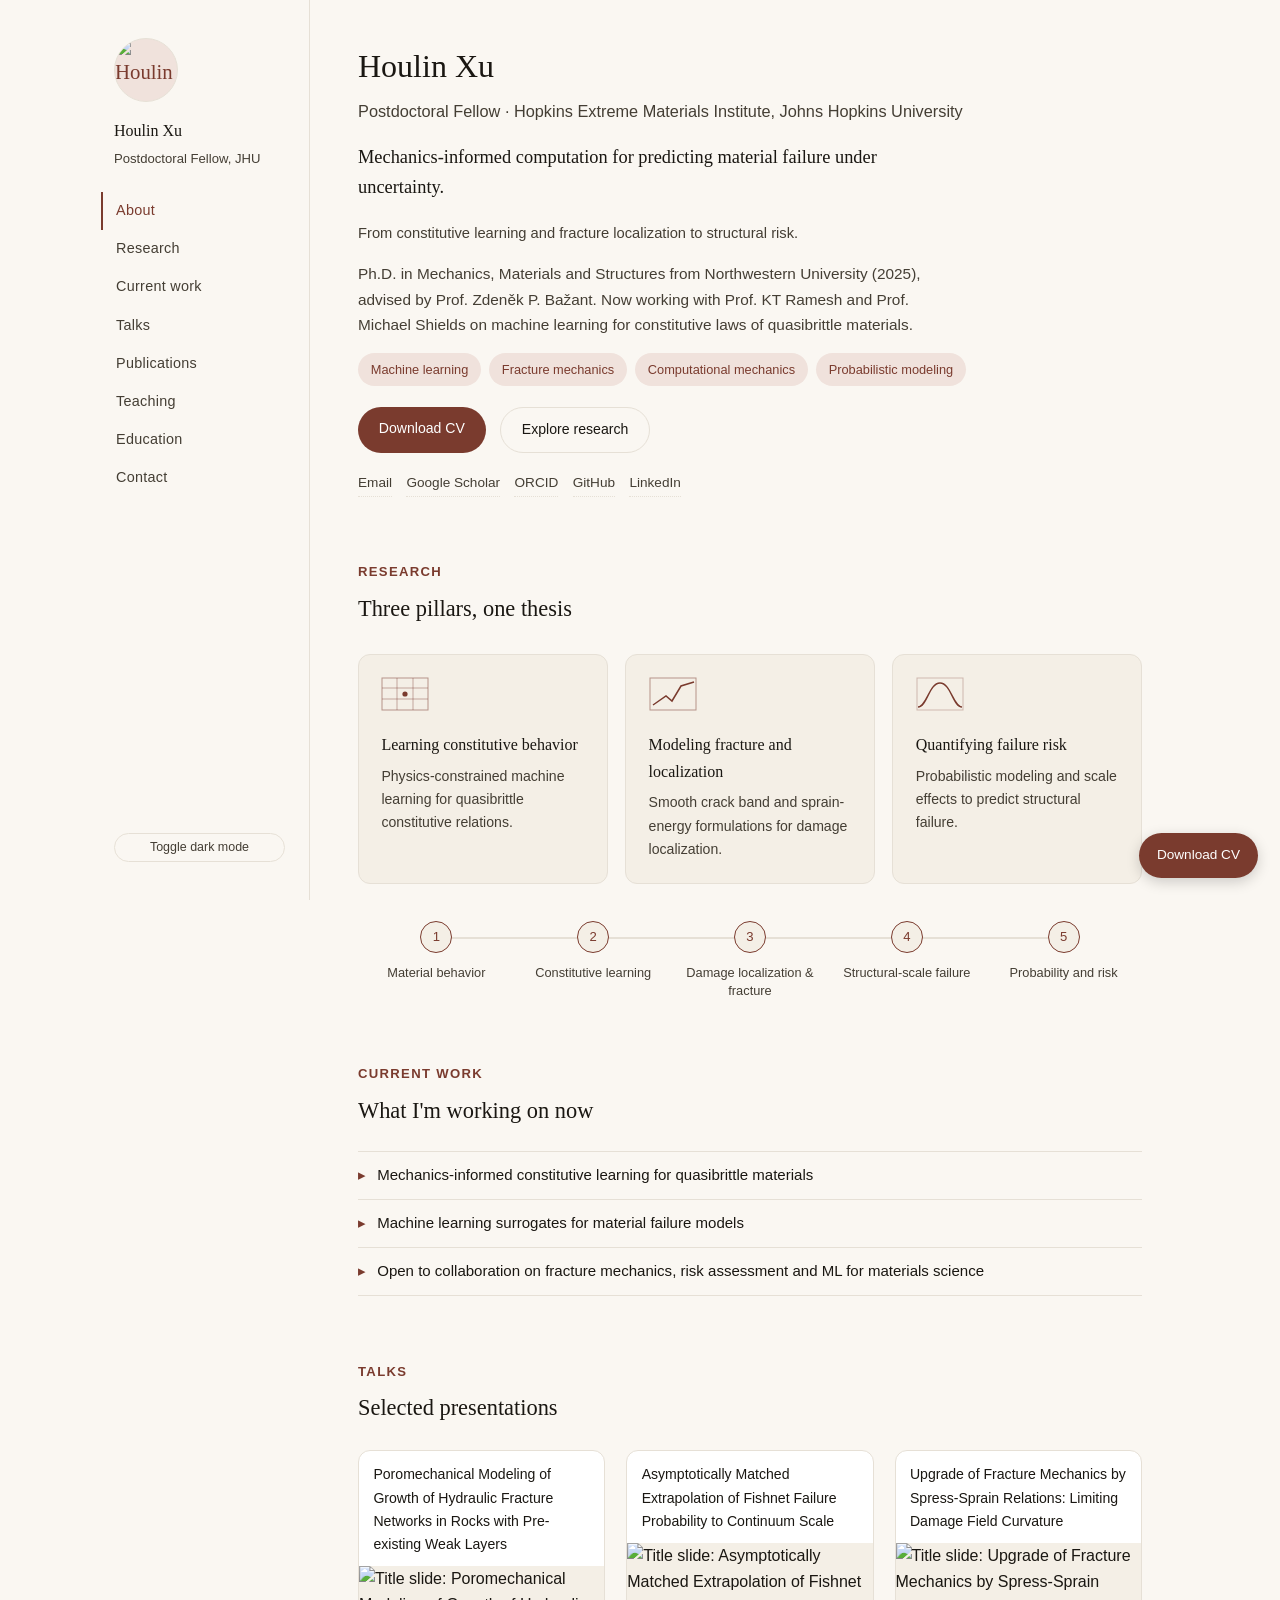
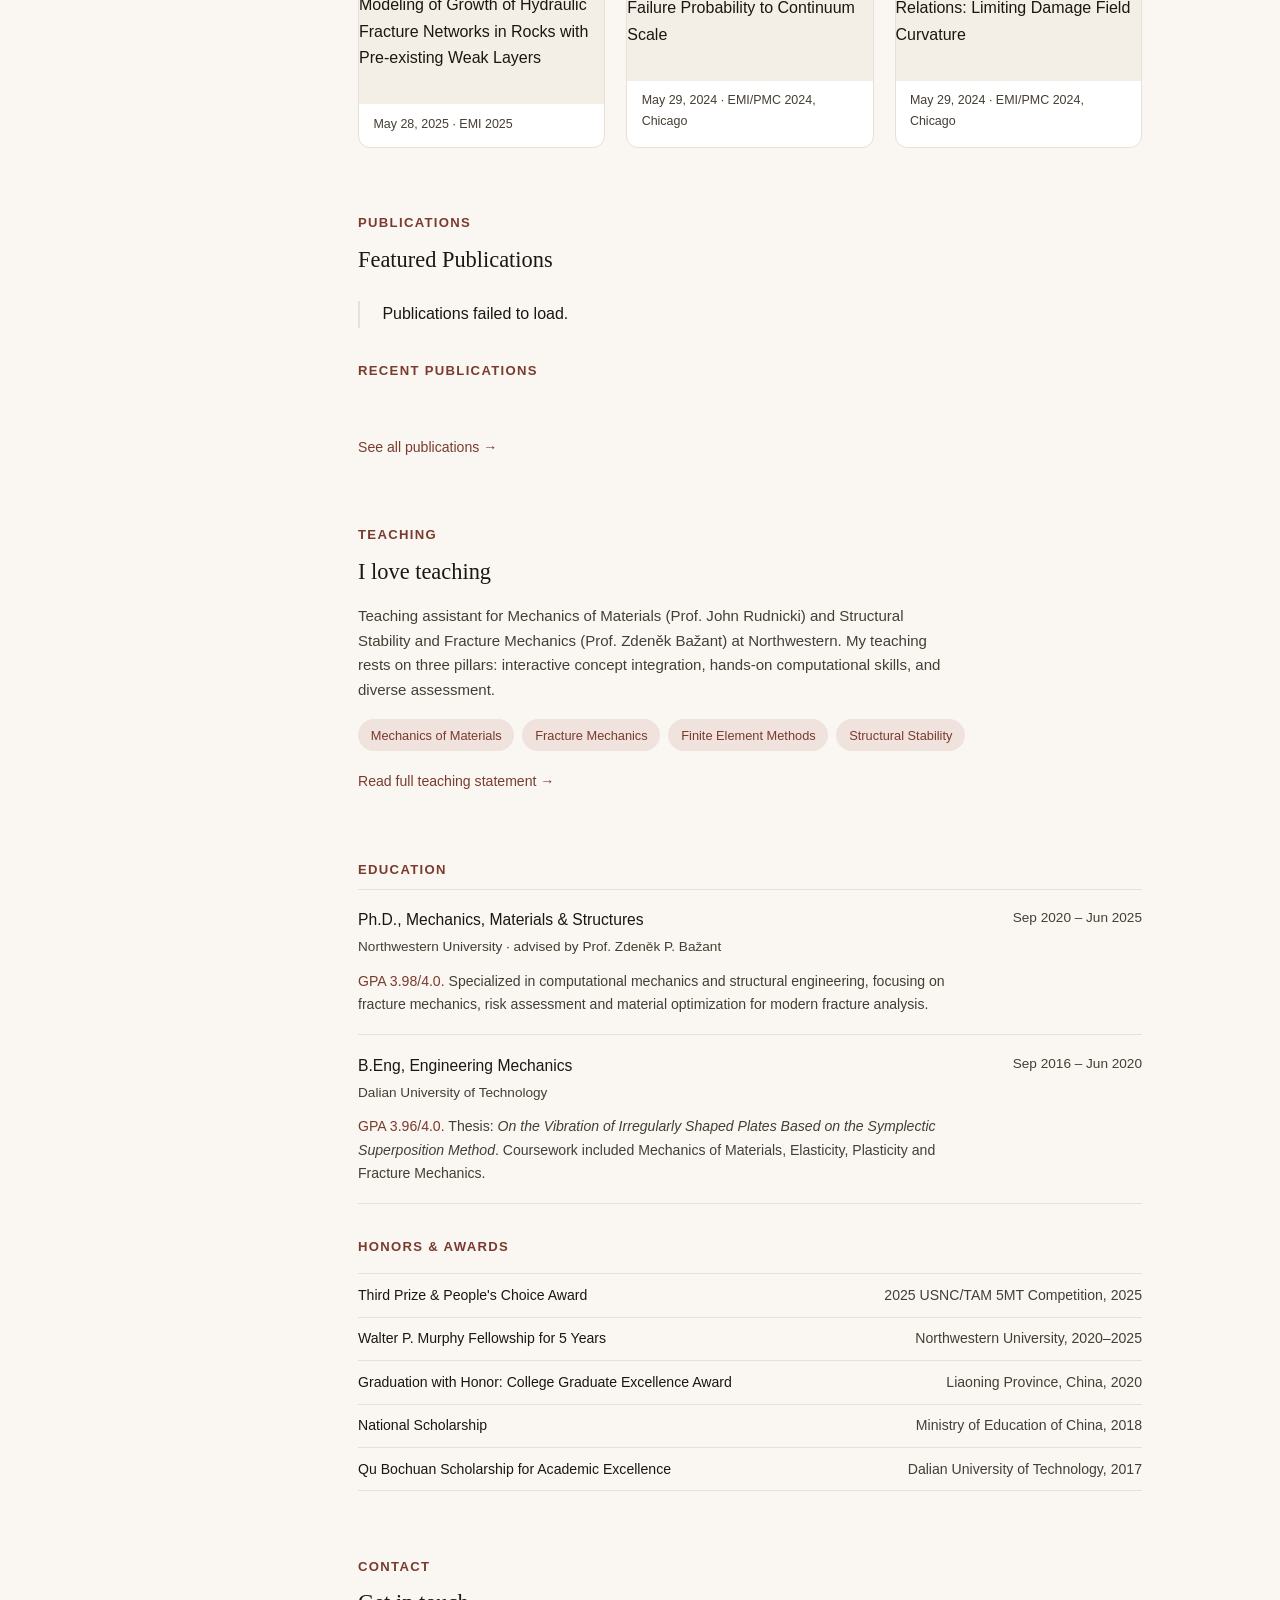
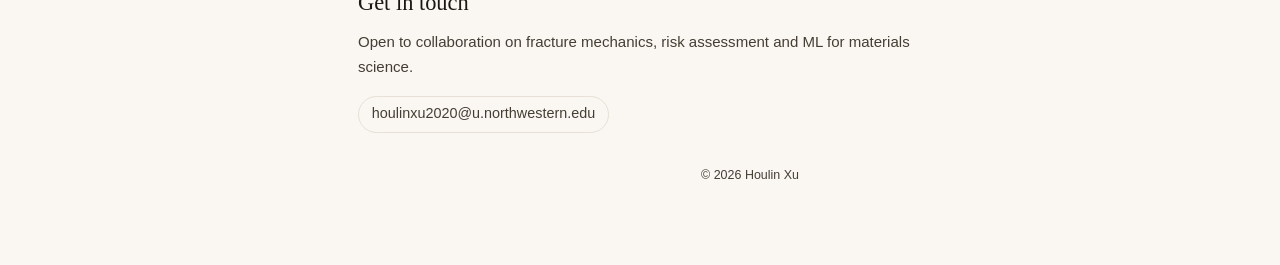
==== site/index.html @ a68583e5 "Switch Talks section to compact thumbnail cards Replaces the always-visible full-height PDF iframes " ====
<!DOCTYPE html>
<html lang="en">
<head>
<meta charset="UTF-8">
<meta name="viewport" content="width=device-width, initial-scale=1.0">
<meta name="description" content="Houlin Xu, Postdoctoral Fellow at Johns Hopkins University. Mechanics-informed computation for predicting material failure under uncertainty.">
<title>Houlin Xu</title>
<link rel="icon" href="data:image/svg+xml,%3Csvg xmlns='http://www.w3.org/2000/svg' viewBox='0 0 32 32'%3E%3Crect width='32' height='32' rx='6' fill='%237a3b2e'/%3E%3Ctext x='16' y='22' font-family='Georgia,serif' font-size='16' fill='%23faf7f2' text-anchor='middle'%3EHX%3C/text%3E%3C/svg%3E">
<link rel="stylesheet" href="/assets/css/pdf-modal.css">
<style>
  /* ============================================================
     DESIGN TOKENS
     Layout: sticky side nav, single-page scroll (from concept 1).
     Palette: restrained, warm off-white + one accent color,
     with a dark mode variant (also from concept 1).
     Content: research positioning, three pillars, research map,
     and case-study style publications (from concept 2).
     ============================================================ */
  :root{
    --bg: #faf7f2;            /* warm off-white page background */
    --bg-card: #ffffff;
    --bg-card-alt: #f4efe6;   /* slightly deeper card, for pillar tiles */
    --ink: #1a1712;
    --ink-soft: #443e34;      /* darkened for readability, was too pale */
    --accent: #7a3b2e;        /* single accent: brick red, calm and serious */
    --accent-soft: #f0e2dc;
    --line: #e6e0d6;
    --radius: 12px;
    --serif: Georgia, 'Times New Roman', serif;
    --sans: -apple-system, BlinkMacSystemFont, 'Segoe UI', Helvetica, Arial, sans-serif;
  }
  [data-theme="dark"]{
    --bg: #1b1a17;
    --bg-card: #26241f;
    --bg-card-alt: #2d2a23;
    --ink: #f8f5ee;
    --ink-soft: #d3cabb;      /* brightened for readability, was too dim on dark bg */
    --accent: #e0a08c;
    --accent-soft: #3a2b26;
    --line: #3a372f;
  }
  *{box-sizing:border-box;}
  body{
    margin:0; background:var(--bg); color:var(--ink);
    font-family:var(--sans); line-height:1.65; scroll-behavior:smooth;
    transition:background .2s, color .2s;
  }
  h1,h2,h3{font-family:var(--serif); font-weight:500; margin:0;}
  a{color:var(--accent); text-decoration:none;}
  a:hover{text-decoration:underline;}
  .kicker{font-size:.82rem; font-weight:600; letter-spacing:.1em; text-transform:uppercase; color:var(--accent); margin-bottom:.5rem;}

  /* ============================================================
     LAYOUT: fixed side nav + scrolling content, single page
     ============================================================ */
  .shell{display:grid; grid-template-columns:220px 1fr; max-width:1100px; margin:0 auto;}
  .nav-toggle{ display:none; }
  .sidenav{
    position:sticky; top:0; height:100vh; padding:2.4rem 1.5rem;
    border-right:1px solid var(--line); display:flex; flex-direction:column; justify-content:space-between;
  }
  .sidenav nav a{
    display:block; padding:.45rem 0 .45rem .8rem; margin-left:-.8rem; color:var(--ink-soft); font-size:.9rem;
    letter-spacing:.02em; border-left:2px solid transparent; transition:border-color .15s, color .15s;
  }
  .sidenav nav a.active, .sidenav nav a:hover{ color:var(--accent); text-decoration:none; }
  .sidenav nav a.active{ border-left-color:var(--accent); }
  .avatar{
    width:64px; height:64px; border-radius:50%; background:var(--accent-soft);
    display:flex; align-items:center; justify-content:center; font-family:var(--serif); font-size:1.3rem; color:var(--accent);
    margin-bottom:1rem; object-fit:cover; border:1px solid var(--line);
  }
  .theme-toggle{
    border:1px solid var(--line); background:none; color:var(--ink-soft); padding:.4rem .7rem;
    border-radius:999px; cursor:pointer; font-size:.78rem;
  }
  .theme-toggle:hover{ border-color:var(--accent); color:var(--accent); }
  /* mobile overrides must come after the base .sidenav rules above so they
     actually win the cascade at narrow widths (equal specificity, source order) */
  @media (max-width:800px){
    .shell{grid-template-columns:1fr;}
    .sidenav{
      position:sticky; top:0; height:auto; border-right:none; border-bottom:1px solid var(--line);
      flex-direction:row; align-items:center; justify-content:space-between; padding:.7rem 1.2rem;
      background:var(--bg); z-index:20;
    }
    .sidenav-top{ display:flex; align-items:center; gap:.8rem; flex:1; position:relative; }
    .sidenav .brand{ display:flex; align-items:center; gap:.6rem; flex-shrink:0; }
    .sidenav .avatar{ width:32px; height:32px; font-size:.85rem; margin:0; }
    .sidenav .brand-text{ display:none; }
    .nav-toggle{
      display:flex; flex-direction:column; justify-content:center; gap:4px;
      width:32px; height:32px; margin-left:auto; border:none; background:none; cursor:pointer; padding:0; flex-shrink:0;
    }
    .nav-toggle span{ display:block; width:100%; height:2px; background:var(--ink); border-radius:2px; }
    .sidenav nav{
      display:none; flex-direction:column; position:absolute; top:100%; left:-1.2rem; right:-1.2rem;
      background:var(--bg); border-bottom:1px solid var(--line); box-shadow:0 8px 16px rgba(0,0,0,.12);
      padding:.4rem 1.2rem 1rem;
    }
    .sidenav nav.open{ display:flex; }
    .sidenav nav a{ padding:.6rem 0; white-space:nowrap; margin-left:0; border-left:none !important; }
    .sidenav nav a.active{ border-left:none !important; text-decoration:underline; }
    .theme-toggle{ flex-shrink:0; }
  }

  main{padding:2.5rem 3rem 4rem;}
  section{padding-top:3.2rem; scroll-margin-top:1.2rem;}
  section:first-of-type{padding-top:0;}

  /* ============================================================
     ABOUT: identity + research positioning statement together,
     kept compact so the full CV still fits on one page.
     ============================================================ */
  h1.name{font-size:2rem;}
  .role{color:var(--ink-soft); margin-top:.3rem; font-size:1.02rem;}
  .thesis{ font-size:1.15rem; margin-top:1.1rem; font-family:var(--serif); max-width:600px; }
  .thesis-sub{ color:var(--ink-soft); font-size:.92rem; margin-top:.4rem; }

  .cta-row{ display:flex; gap:.9rem; margin-top:1.3rem; flex-wrap:wrap; }
  .btn{ padding:.65rem 1.3rem; border-radius:999px; font-size:.88rem; }
  .btn-primary{ background:var(--accent); color:#fff; }
  .btn-primary:hover{ text-decoration:none; opacity:.9; }
  .btn-ghost{ border:1px solid var(--line); color:var(--ink); }
  .btn-ghost:hover{ text-decoration:none; border-color:var(--accent); color:var(--accent); }

  .cv-float{
    position:fixed; right:1.4rem; bottom:1.4rem; background:var(--accent); color:#fff;
    padding:.7rem 1.1rem; border-radius:999px; font-size:.85rem; box-shadow:0 4px 14px rgba(0,0,0,.18);
    z-index:20;
  }
  .cv-float:hover{ text-decoration:none; opacity:.92; }

  .social-row{ display:flex; flex-wrap:wrap; gap:.9rem; margin-top:1.2rem; font-size:.85rem; }
  .social-row a{ color:var(--ink-soft); border-bottom:1px dotted var(--line); padding-bottom:2px; }
  .social-row a:hover{ color:var(--accent); text-decoration:none; border-color:var(--accent); }

  .tags{ display:flex; flex-wrap:wrap; gap:.5rem; margin-top:1rem; }
  .tag{ background:var(--accent-soft); color:var(--accent); font-size:.8rem; padding:.35rem .8rem; border-radius:999px; }

  /* ============================================================
     THREE PILLARS: single accent color throughout, restrained
     ============================================================ */
  .pillars{ display:grid; grid-template-columns:repeat(3,1fr); gap:1.1rem; margin-top:1.6rem; }
  @media (max-width:700px){ .pillars{ grid-template-columns:1fr; } }
  .pillar{
    background:var(--bg-card-alt); border:1px solid var(--line); border-radius:var(--radius);
    padding:1.4rem; transition:transform .18s ease, box-shadow .18s ease, border-color .18s ease;
  }
  /* hover lift: the card rises slightly and gains a soft shadow, a common
     "hover elevate" micro-interaction that signals the card is interactive */
  .pillar:hover{
    transform:translateY(-4px);
    box-shadow:0 10px 24px var(--shadow-soft, rgba(0,0,0,.08));
    border-color:var(--accent);
  }
  [data-theme="dark"] .pillar:hover{ box-shadow:0 10px 24px rgba(0,0,0,.35); }
  .pillar h3{ font-size:1rem; margin-bottom:.4rem; }
  .pillar p{ font-size:.88rem; color:var(--ink-soft); margin:0; }
  .pillar svg{ margin-bottom:.8rem; }

  /* research map: numbered stepper connected by a thin line, instead of
     pill-shaped nodes wrapping onto multiple lines */
  .research-map{ display:flex; margin-top:2.3rem; }
  .rm-step{
    flex:1; position:relative; display:flex; flex-direction:column;
    align-items:center; text-align:center; padding:0 .5rem;
  }
  .rm-step:not(:last-child)::after{
    content:''; position:absolute; top:16px; left:50%; width:100%; height:1.5px; background:var(--line);
  }
  .rm-dot{
    width:32px; height:32px; border-radius:50%; flex-shrink:0; position:relative; z-index:1;
    background:var(--bg-card-alt); border:1.5px solid var(--accent); color:var(--accent);
    display:flex; align-items:center; justify-content:center; font-size:.82rem; font-weight:500;
  }
  .rm-label{ margin-top:.7rem; font-size:.8rem; color:var(--ink-soft); line-height:1.35; }
  @media (max-width:700px){
    .research-map{ flex-direction:column; }
    .rm-step{ flex-direction:row; align-items:center; text-align:left; padding:.5rem 0; }
    .rm-step:not(:last-child)::after{ top:32px; left:16px; width:1.5px; height:calc(100% + .5rem); }
    .rm-label{ margin-top:0; margin-left:.9rem; }
  }

  /* current research */
  .current-list{ list-style:none; padding:0; margin:1.3rem 0 0; }
  .current-list li{ padding:.7rem 0; border-top:1px solid var(--line); font-size:.94rem; display:flex; gap:.7rem; }
  .current-list li:last-child{ border-bottom:1px solid var(--line); }
  .current-list li::before{ content:'▸'; color:var(--accent); flex-shrink:0; }

  /* education: degree blocks with advisor, GPA and focus, plus an awards list */
  .edu-block{ border-top:1px solid var(--line); padding:1.1rem 0; }
  .edu-block:last-of-type{ border-bottom:1px solid var(--line); }
  .edu-head{ display:flex; justify-content:space-between; gap:1rem; flex-wrap:wrap; }
  .edu-degree{ font-size:.98rem; }
  .edu-inst{ font-size:.85rem; color:var(--ink-soft); margin-top:.2rem; }
  .edu-date{ font-size:.85rem; color:var(--ink-soft); white-space:nowrap; }
  .edu-summary{ font-size:.88rem; color:var(--ink-soft); margin:.7rem 0 0; max-width:600px; }
  .edu-summary .gpa{ color:var(--accent); }

  .award-list{ list-style:none; padding:0; margin:1rem 0 0; }
  .award-list li{
    padding:.6rem 0; border-top:1px solid var(--line); font-size:.88rem;
    display:flex; justify-content:space-between; gap:1rem; flex-wrap:wrap; color:var(--ink-soft);
  }
  .award-list li:last-child{ border-bottom:1px solid var(--line); }
  .award-title{ color:var(--ink); }
  .award-meta{ white-space:nowrap; }

  /* talks: conference slide decks, shown as compact cards with a static
     first-slide thumbnail as the "front page". Clicking a card opens the
     full deck in the shared PDF modal (assets/js/pdf-modal.js) via its
     "pdf-link" convention, same as paper PDFs. */
  .talk-grid{ display:grid; grid-template-columns:repeat(auto-fill, minmax(230px, 1fr)); gap:1.3rem; margin-top:1.4rem; }
  .talk-card{
    display:block; color:inherit; text-decoration:none; border:1px solid var(--line); border-radius:var(--radius);
    overflow:hidden; background:var(--bg-card); transition:transform .18s ease, box-shadow .18s ease, border-color .18s ease;
  }
  .talk-card:hover{ transform:translateY(-3px); border-color:var(--accent); box-shadow:0 8px 20px rgba(0,0,0,.08); text-decoration:none; }
  [data-theme="dark"] .talk-card:hover{ box-shadow:0 8px 20px rgba(0,0,0,.35); }
  .talk-card-title{ font-size:.88rem; font-weight:500; padding:.8rem .9rem .6rem; }
  .talk-thumb{ width:100%; aspect-ratio:16/9; object-fit:cover; display:block; background:var(--bg-card-alt); }
  .talk-card-meta{ font-size:.78rem; color:var(--ink-soft); padding:.6rem .9rem .8rem; }

  /* publications as case studies, kept in a timeline rail */
  .timeline{ position:relative; margin-top:1.4rem; padding-left:1.4rem; border-left:2px solid var(--line); }
  .tl-item{
    position:relative; padding:.2rem 1rem 1.8rem .2rem; border-radius:var(--radius);
    transition:transform .18s ease, box-shadow .18s ease, background .18s ease;
  }
  .tl-item::before{
    content:''; position:absolute; left:-1.53rem; top:.5rem; width:9px; height:9px; border-radius:50%;
    background:var(--accent);
  }
  /* same hover-lift used on the pillar cards, applied here for consistency */
  .tl-item:hover{
    transform:translateY(-3px); background:var(--bg-card-alt);
    box-shadow:0 8px 20px rgba(0,0,0,.08);
  }
  [data-theme="dark"] .tl-item:hover{ box-shadow:0 8px 20px rgba(0,0,0,.35); }
  .tl-meta{ font-size:.8rem; color:var(--ink-soft); margin-bottom:.4rem; }
  .tl-meta .tl-venue{ color:var(--accent); font-weight:500; }
  .tl-title{ font-size:1rem; margin-bottom:.6rem; }
  .tl-row{ font-size:.88rem; color:var(--ink-soft); margin-bottom:.3rem; }
  .tl-row b{ color:var(--ink); font-weight:500; }
  .tl-links{ margin-top:.5rem; font-size:.82rem; display:flex; gap:.9rem; }

  /* the meta/title/narrative block links to the paper's DOI, so it inherits
     the surrounding text color instead of turning blue/underlined like a link.
     Kept separate from the actions row below so a "Read PDF" link can sit
     next to it without nesting an <a> inside another <a>. */
  .tl-card-link{ display:block; color:inherit; text-decoration:none; }
  .tl-card-link:hover{ text-decoration:none; }

  /* figure thumbnail next to each case study: a fixed white "plate" so
     the technical plots stay legible even in dark mode */
  .tl-content{ display:grid; grid-template-columns:150px 1fr; gap:1.3rem; align-items:start; }
  .tl-thumb{
    width:100%; aspect-ratio:4/3; object-fit:contain; background:#ffffff;
    border:1px solid var(--line); border-radius:calc(var(--radius) - 4px); padding:.4rem;
  }
  @media (max-width:600px){
    .tl-content{ grid-template-columns:1fr; }
    .tl-thumb{ max-width:220px; }
  }

  /* full publications list, plain and scannable, below the 3 case studies */
  .pub-list{ margin-top:2.2rem; }
  .pub-item{
    padding:.9rem .8rem; margin:0 -.8rem; border-top:1px solid var(--line); font-size:.9rem;
    border-radius:var(--radius); transition:transform .18s ease, box-shadow .18s ease, background .18s ease;
  }
  .pub-item:last-child{ border-bottom:1px solid var(--line); }
  .pub-item:hover{
    transform:translateY(-3px); background:var(--bg-card-alt);
    box-shadow:0 8px 20px rgba(0,0,0,.08); border-top-color:transparent;
  }
  [data-theme="dark"] .pub-item:hover{ box-shadow:0 8px 20px rgba(0,0,0,.35); }
  .pub-item .pub-authors{ color:var(--ink-soft); }
  .pub-item .pub-venue{ font-style:italic; color:var(--ink-soft); }
  .pub-item .pub-cite{ font-size:.8rem; margin-left:.6rem; }

  .contact-row{ display:flex; flex-wrap:wrap; gap:1rem; margin-top:1rem; font-size:.9rem; }
  .contact-row a{ color:var(--ink-soft); border:1px solid var(--line); padding:.35rem .8rem; border-radius:999px; }
  .contact-row a:hover{ color:var(--accent); border-color:var(--accent); text-decoration:none; }

  footer{ text-align:center; color:var(--ink-soft); font-size:.78rem; padding:2rem 0 1rem; }
</style>
</head>
<body>

<div class="shell">

  <!-- ============ sticky side nav, highlights current section on scroll ============ -->
  <aside class="sidenav">
    <div class="sidenav-top">
      <div class="brand">
        <img class="avatar" src="/assets/images/avatar.jpg" alt="Houlin Xu">
        <div class="brand-text">
          <h3 style="font-size:1rem;">Houlin Xu</h3>
          <p style="color:var(--ink-soft); font-size:.82rem; margin:.2rem 0 1.4rem;">Postdoctoral Fellow, JHU</p>
        </div>
      </div>
      <button class="nav-toggle" aria-label="Toggle navigation menu" aria-expanded="false" aria-controls="nav" onclick="toggleNav()">
        <span></span><span></span><span></span>
      </button>
      <nav id="nav">
        <a href="#about">About</a>
        <a href="#research">Research</a>
        <a href="#current">Current work</a>
        <a href="#talks">Talks</a>
        <a href="#publications">Publications</a>
        <a href="#teaching">Teaching</a>
        <a href="#education">Education</a>
        <a href="#contact">Contact</a>
      </nav>
    </div>
    <button class="theme-toggle" onclick="toggleTheme()">Toggle dark mode</button>
  </aside>

  <main>

    <!-- ============ ABOUT: identity + positioning statement, still compact ============ -->
    <section id="about">
      <h1 class="name">Houlin Xu</h1>
      <p class="role">Postdoctoral Fellow · Hopkins Extreme Materials Institute, Johns Hopkins University</p>

      <p class="thesis">Mechanics-informed computation for predicting material failure under uncertainty.</p>
      <p class="thesis-sub">From constitutive learning and fracture localization to structural risk.</p>

      <p style="max-width:600px; margin-top:1rem; font-size:.96rem; color:var(--ink-soft);">
        Ph.D. in Mechanics, Materials and Structures from Northwestern University (2025), advised by
        Prof. Zdeněk P. Bažant. Now working with Prof. KT Ramesh and Prof. Michael Shields on machine
        learning for constitutive laws of quasibrittle materials.
      </p>

      <div class="tags">
        <span class="tag">Machine learning</span>
        <span class="tag">Fracture mechanics</span>
        <span class="tag">Computational mechanics</span>
        <span class="tag">Probabilistic modeling</span>
      </div>

      <div class="cta-row">
        <a class="btn btn-primary" href="/assets/resume.pdf">Download CV</a>
        <a class="btn btn-ghost" href="#research">Explore research</a>
      </div>

      <div class="social-row">
        <a href="mailto:houlinxu2020@u.northwestern.edu">Email</a>
        <a href="https://scholar.google.com/citations?user=PWBDtOkAAAAJ&hl=en">Google Scholar</a>
        <a href="https://orcid.org/0000-0001-8262-0294">ORCID</a>
        <a href="https://github.com/Houlin2018">GitHub</a>
        <a href="https://www.linkedin.com/in/houlinxu">LinkedIn</a>
      </div>
    </section>

    <!-- ============ RESEARCH: three pillars + research map ============ -->
    <section id="research">
      <p class="kicker">Research</p>
      <h2 style="font-size:1.4rem;">Three pillars, one thesis</h2>

      <div class="pillars">
        <div class="pillar">
          <svg width="48" height="34" viewBox="0 0 48 34">
            <rect x="1" y="1" width="46" height="32" fill="none" stroke="var(--accent)" stroke-opacity=".5"/>
            <line x1="1" y1="11" x2="47" y2="11" stroke="var(--accent)" stroke-opacity=".4"/>
            <line x1="1" y1="22" x2="47" y2="22" stroke="var(--accent)" stroke-opacity=".4"/>
            <line x1="16" y1="1" x2="16" y2="33" stroke="var(--accent)" stroke-opacity=".4"/>
            <line x1="32" y1="1" x2="32" y2="33" stroke="var(--accent)" stroke-opacity=".4"/>
            <circle cx="24" cy="17" r="2.6" fill="var(--accent)"/>
          </svg>
          <h3>Learning constitutive behavior</h3>
          <p>Physics-constrained machine learning for quasibrittle constitutive relations.</p>
        </div>
        <div class="pillar">
          <svg width="48" height="34" viewBox="0 0 48 34">
            <rect x="1" y="1" width="46" height="32" fill="none" stroke="var(--accent)" stroke-opacity=".5"/>
            <path d="M4,28 L17,19 L23,24 L32,9 L45,5" fill="none" stroke="var(--accent)" stroke-width="1.5"/>
          </svg>
          <h3>Modeling fracture and localization</h3>
          <p>Smooth crack band and sprain-energy formulations for damage localization.</p>
        </div>
        <div class="pillar">
          <svg width="48" height="34" viewBox="0 0 48 34">
            <rect x="1" y="1" width="46" height="32" fill="none" stroke="var(--accent)" stroke-opacity=".3"/>
            <path d="M2,30 C11,30 13,6 24,6 C35,6 37,30 46,30" fill="none" stroke="var(--accent)" stroke-width="1.5"/>
          </svg>
          <h3>Quantifying failure risk</h3>
          <p>Probabilistic modeling and scale effects to predict structural failure.</p>
        </div>
      </div>

      <div class="research-map">
        <div class="rm-step"><div class="rm-dot">1</div><div class="rm-label">Material behavior</div></div>
        <div class="rm-step"><div class="rm-dot">2</div><div class="rm-label">Constitutive learning</div></div>
        <div class="rm-step"><div class="rm-dot">3</div><div class="rm-label">Damage localization &amp; fracture</div></div>
        <div class="rm-step"><div class="rm-dot">4</div><div class="rm-label">Structural-scale failure</div></div>
        <div class="rm-step"><div class="rm-dot">5</div><div class="rm-label">Probability and risk</div></div>
      </div>
    </section>

    <!-- ============ CURRENT WORK ============ -->
    <section id="current">
      <p class="kicker">Current work</p>
      <h2 style="font-size:1.4rem;">What I'm working on now</h2>
      <ul class="current-list">
        <li>Mechanics-informed constitutive learning for quasibrittle materials</li>
        <li>Machine learning surrogates for material failure models</li>
        <li>Open to collaboration on fracture mechanics, risk assessment and ML for materials science</li>
      </ul>
    </section>

    <!-- ============ TALKS: conference presentation slides, as compact cards.
         Hand-written for now (only a few talks). Each card is a single <a
         class="pdf-link"> (from pdf-modal.js) showing a static first-slide
         thumbnail (assets/images/talks/) as the "front page"; clicking it
         opens the full deck (assets/slides/) in the same in-page PDF viewer
         used for papers. If videos get added later, they can live in this
         same grid as additional .talk-card tiles pointing at a video embed
         instead of a PDF. ============ -->
    <section id="talks">
      <p class="kicker">Talks</p>
      <h2 style="font-size:1.4rem;">Selected presentations</h2>

      <div class="talk-grid">
        <a class="talk-card pdf-link" data-pdf="/assets/slides/emi2025-hydraulic-fracture.pdf" href="/assets/slides/emi2025-hydraulic-fracture.pdf">
          <div class="talk-card-title">Poromechanical Modeling of Growth of Hydraulic Fracture Networks in Rocks with Pre-existing Weak Layers</div>
          <img class="talk-thumb" src="/assets/images/talks/emi2025-hydraulic-fracture.png" alt="Title slide: Poromechanical Modeling of Growth of Hydraulic Fracture Networks in Rocks with Pre-existing Weak Layers">
          <div class="talk-card-meta">May 28, 2025 &middot; EMI 2025</div>
        </a>

        <a class="talk-card pdf-link" data-pdf="/assets/slides/emi2024-fishnet.pdf" href="/assets/slides/emi2024-fishnet.pdf">
          <div class="talk-card-title">Asymptotically Matched Extrapolation of Fishnet Failure Probability to Continuum Scale</div>
          <img class="talk-thumb" src="/assets/images/talks/emi2024-fishnet.png" alt="Title slide: Asymptotically Matched Extrapolation of Fishnet Failure Probability to Continuum Scale">
          <div class="talk-card-meta">May 29, 2024 &middot; EMI/PMC 2024, Chicago</div>
        </a>

        <a class="talk-card pdf-link" data-pdf="/assets/slides/emi2024-slcbm.pdf" href="/assets/slides/emi2024-slcbm.pdf">
          <div class="talk-card-title">Upgrade of Fracture Mechanics by Spress-Sprain Relations: Limiting Damage Field Curvature</div>
          <img class="talk-thumb" src="/assets/images/talks/emi2024-slcbm.png" alt="Title slide: Upgrade of Fracture Mechanics by Spress-Sprain Relations: Limiting Damage Field Curvature">
          <div class="talk-card-meta">May 29, 2024 &middot; EMI/PMC 2024, Chicago</div>
        </a>
      </div>
    </section>

    <!-- ============ PUBLICATIONS: case-study framing, timeline layout ============ -->
    <section id="publications">
      <p class="kicker">Publications</p>
      <h2 style="font-size:1.4rem;">Featured Publications</h2>

      <!-- Filled in by JS from publications.json (see script at bottom of page).
           To add a future paper: run tools/add_publication.py on its .bib file --
           it appends to publications.json and drops the cite file here, and this
           list (and the full Publications page) update automatically. Marking a
           paper "featured" with a case-study write-up is still a manual edit to
           publications.json (image + narrative fields), since that needs a human
           summary the .bib file doesn't contain. -->
      <div class="timeline" id="featured-timeline"></div>

      <p class="kicker" style="margin-top:2rem;">Recent publications</p>
      <div class="pub-list" id="recent-pub-list"></div>
      <a href="/pages/publications.html" style="font-size:.88rem; display:inline-block; margin-top:1.2rem;">See all publications →</a>
    </section>

    <!-- ============ TEACHING: short teaser, full statement lives on its own page ============ -->
    <section id="teaching">
      <p class="kicker">Teaching</p>
      <h2 style="font-size:1.4rem;">I love teaching</h2>
      <p style="max-width:600px; margin-top:.8rem; font-size:.94rem; color:var(--ink-soft);">
        Teaching assistant for Mechanics of Materials (Prof. John Rudnicki) and Structural Stability
        and Fracture Mechanics (Prof. Zdeněk Bažant) at Northwestern. My teaching rests on three
        pillars: interactive concept integration, hands-on computational skills, and diverse assessment.
      </p>
      <div class="tags">
        <span class="tag">Mechanics of Materials</span>
        <span class="tag">Fracture Mechanics</span>
        <span class="tag">Finite Element Methods</span>
        <span class="tag">Structural Stability</span>
      </div>
      <a href="/pages/teaching.html" style="font-size:.88rem; display:inline-block; margin-top:1.2rem;">Read full teaching statement →</a>
    </section>

    <section id="education">
      <p class="kicker">Education</p>

      <div class="edu-block">
        <div class="edu-head">
          <div>
            <div class="edu-degree">Ph.D., Mechanics, Materials &amp; Structures</div>
            <div class="edu-inst">Northwestern University &middot; advised by Prof. Zdeněk P. Bažant</div>
          </div>
          <div class="edu-date">Sep 2020 – Jun 2025</div>
        </div>
        <p class="edu-summary">
          <span class="gpa">GPA 3.98/4.0.</span> Specialized in computational mechanics and structural
          engineering, focusing on fracture mechanics, risk assessment and material optimization for
          modern fracture analysis.
        </p>
      </div>

      <div class="edu-block">
        <div class="edu-head">
          <div>
            <div class="edu-degree">B.Eng, Engineering Mechanics</div>
            <div class="edu-inst">Dalian University of Technology</div>
          </div>
          <div class="edu-date">Sep 2016 – Jun 2020</div>
        </div>
        <p class="edu-summary">
          <span class="gpa">GPA 3.96/4.0.</span> Thesis: <i>On the Vibration of Irregularly Shaped
          Plates Based on the Symplectic Superposition Method</i>. Coursework included Mechanics of
          Materials, Elasticity, Plasticity and Fracture Mechanics.
        </p>
      </div>

      <p class="kicker" style="margin-top:2rem;">Honors &amp; awards</p>
      <ul class="award-list">
        <li><span class="award-title">Third Prize &amp; People's Choice Award</span><span class="award-meta">2025 USNC/TAM 5MT Competition, 2025</span></li>
        <li><span class="award-title">Walter P. Murphy Fellowship for 5 Years</span><span class="award-meta">Northwestern University, 2020–2025</span></li>
        <li><span class="award-title">Graduation with Honor: College Graduate Excellence Award</span><span class="award-meta">Liaoning Province, China, 2020</span></li>
        <li><span class="award-title">National Scholarship</span><span class="award-meta">Ministry of Education of China, 2018</span></li>
        <li><span class="award-title">Qu Bochuan Scholarship for Academic Excellence</span><span class="award-meta">Dalian University of Technology, 2017</span></li>
      </ul>
    </section>

    <!-- ============ CONTACT ============ -->
    <section id="contact">
      <p class="kicker">Contact</p>
      <h2 style="font-size:1.4rem;">Get in touch</h2>
      <p style="color:var(--ink-soft); max-width:560px; margin-top:.5rem; font-size:.94rem;">
        Open to collaboration on fracture mechanics, risk assessment and ML for materials science.
      </p>
      <div class="contact-row">
        <a href="mailto:houlinxu2020@u.northwestern.edu">houlinxu2020@u.northwestern.edu</a>
      </div>
    </section>

    <footer>&copy; <span id="year"></span> Houlin Xu</footer>
  </main>
</div>

<a class="cv-float" href="/assets/resume.pdf">Download CV</a>

<script>
  // highlight the current section link as the user scrolls
  const links = document.querySelectorAll('#nav a');
  const sections = document.querySelectorAll('main section');
  window.addEventListener('scroll', () => {
    let current = '';
    sections.forEach(s => { if (window.scrollY >= s.offsetTop - 120) current = s.id; });
    links.forEach(l => l.classList.toggle('active', l.getAttribute('href') === '#' + current));
  });

  // mobile hamburger menu: toggle the dropdown, and close it after a link is tapped
  const navToggle = document.querySelector('.nav-toggle');
  const navEl = document.getElementById('nav');
  function toggleNav(){
    const open = navEl.classList.toggle('open');
    navToggle.setAttribute('aria-expanded', open);
  }
  links.forEach(l => l.addEventListener('click', () => {
    navEl.classList.remove('open');
    navToggle.setAttribute('aria-expanded', 'false');
  }));

  // dark / light toggle, in-memory only (no localStorage, per-session)
  let dark = false;
  function toggleTheme(){
    dark = !dark;
    document.documentElement.setAttribute('data-theme', dark ? 'dark' : 'light');
  }

  // fill in the current year in the footer automatically
  document.getElementById('year').textContent = new Date().getFullYear();
</script>

<!-- ============================================================
     PUBLICATIONS RENDERER
     Single source of truth is publications.json. This page reads it,
     picks the papers marked "featured": true for the case-study
     timeline (with their narrative + image), and the most recent
     papers overall for the "Recent publications" list underneath.
     Adding a new paper (see tools/add_publication.py) never requires
     touching this HTML -- it just needs a new entry in the JSON.
     ============================================================ -->
<script>
  // simple HTML-escaping helper, since titles/authors come from data
  function escapeHtml(str){
    const div = document.createElement('div');
    div.textContent = str == null ? '' : str;
    return div.innerHTML;
  }

  function byDateDesc(a, b){
    return new Date(b.date || 0) - new Date(a.date || 0);
  }

  function renderFeatured(pubs){
    const featured = pubs.filter(p => p.featured).sort(byDateDesc);
    const el = document.getElementById('featured-timeline');
    el.innerHTML = featured.map(p => `
      <div class="tl-item">
        <div class="tl-content">
          <img class="tl-thumb" src="${p.image}" alt="${escapeHtml(p.imageAlt || p.title)}">
          <div class="tl-body">
            <a class="tl-card-link" href="${p.doi || '#'}" target="_blank" rel="noopener">
              <div class="tl-meta"><span class="tl-date">${p.year}</span> <span class="tl-venue">${escapeHtml(p.venueShort || p.venue)}</span></div>
              <div class="tl-title">${escapeHtml(p.title)}</div>
              ${p.narrative ? `
              <div class="tl-row"><b>Problem —</b> ${escapeHtml(p.narrative.problem)}</div>
              <div class="tl-row"><b>Introduced —</b> ${escapeHtml(p.narrative.introduced)}</div>
              <div class="tl-row"><b>Why it matters —</b> ${escapeHtml(p.narrative.whyItMatters)}</div>` : ''}
            </a>
            <div class="tl-links">
              ${p.doi ? `<a href="${p.doi}" target="_blank" rel="noopener">View paper (DOI) →</a>` : ''}
              ${p.pdf ? `<a class="pdf-link" data-pdf="${p.pdf}" href="${p.pdf}">Read PDF →</a>` : ''}
            </div>
          </div>
        </div>
      </div>
    `).join('');
  }

  function renderRecent(pubs, limit = 4){
    const recent = pubs
      .filter(p => p.type !== 'preparation')
      .sort(byDateDesc)
      .slice(0, limit);
    const el = document.getElementById('recent-pub-list');
    el.innerHTML = recent.map(p => {
      const titleHtml = p.doi
        ? `<a href="${p.doi}">${escapeHtml(p.title)}</a>`
        : escapeHtml(p.title);
      const links = [];
      if (p.cite) links.push(`<a class="pub-cite" href="${p.cite}">Cite</a>`);
      if (p.doi) links.push(`<a class="pub-cite" href="${p.doi}">DOI</a>`);
      if (p.pdf) links.push(`<a class="pub-cite pdf-link" data-pdf="${p.pdf}" href="${p.pdf}">PDF</a>`);
      return `
        <div class="pub-item">
          <span class="pub-authors">${escapeHtml(p.authors.join(', '))}</span> (${p.year}).
          ${titleHtml}.
          <span class="pub-venue">${escapeHtml(p.venue)}</span>.
          ${links.join(' ')}
        </div>`;
    }).join('');
  }

  fetch('/data/publications.json')
    .then(res => res.json())
    .then(pubs => {
      renderFeatured(pubs);
      renderRecent(pubs);
    })
    .catch(err => {
      console.error('Could not load publications.json', err);
      document.getElementById('featured-timeline').textContent = 'Publications failed to load.';
    });
</script>

<script src="/assets/js/pdf-modal.js"></script>

</body>
</html>
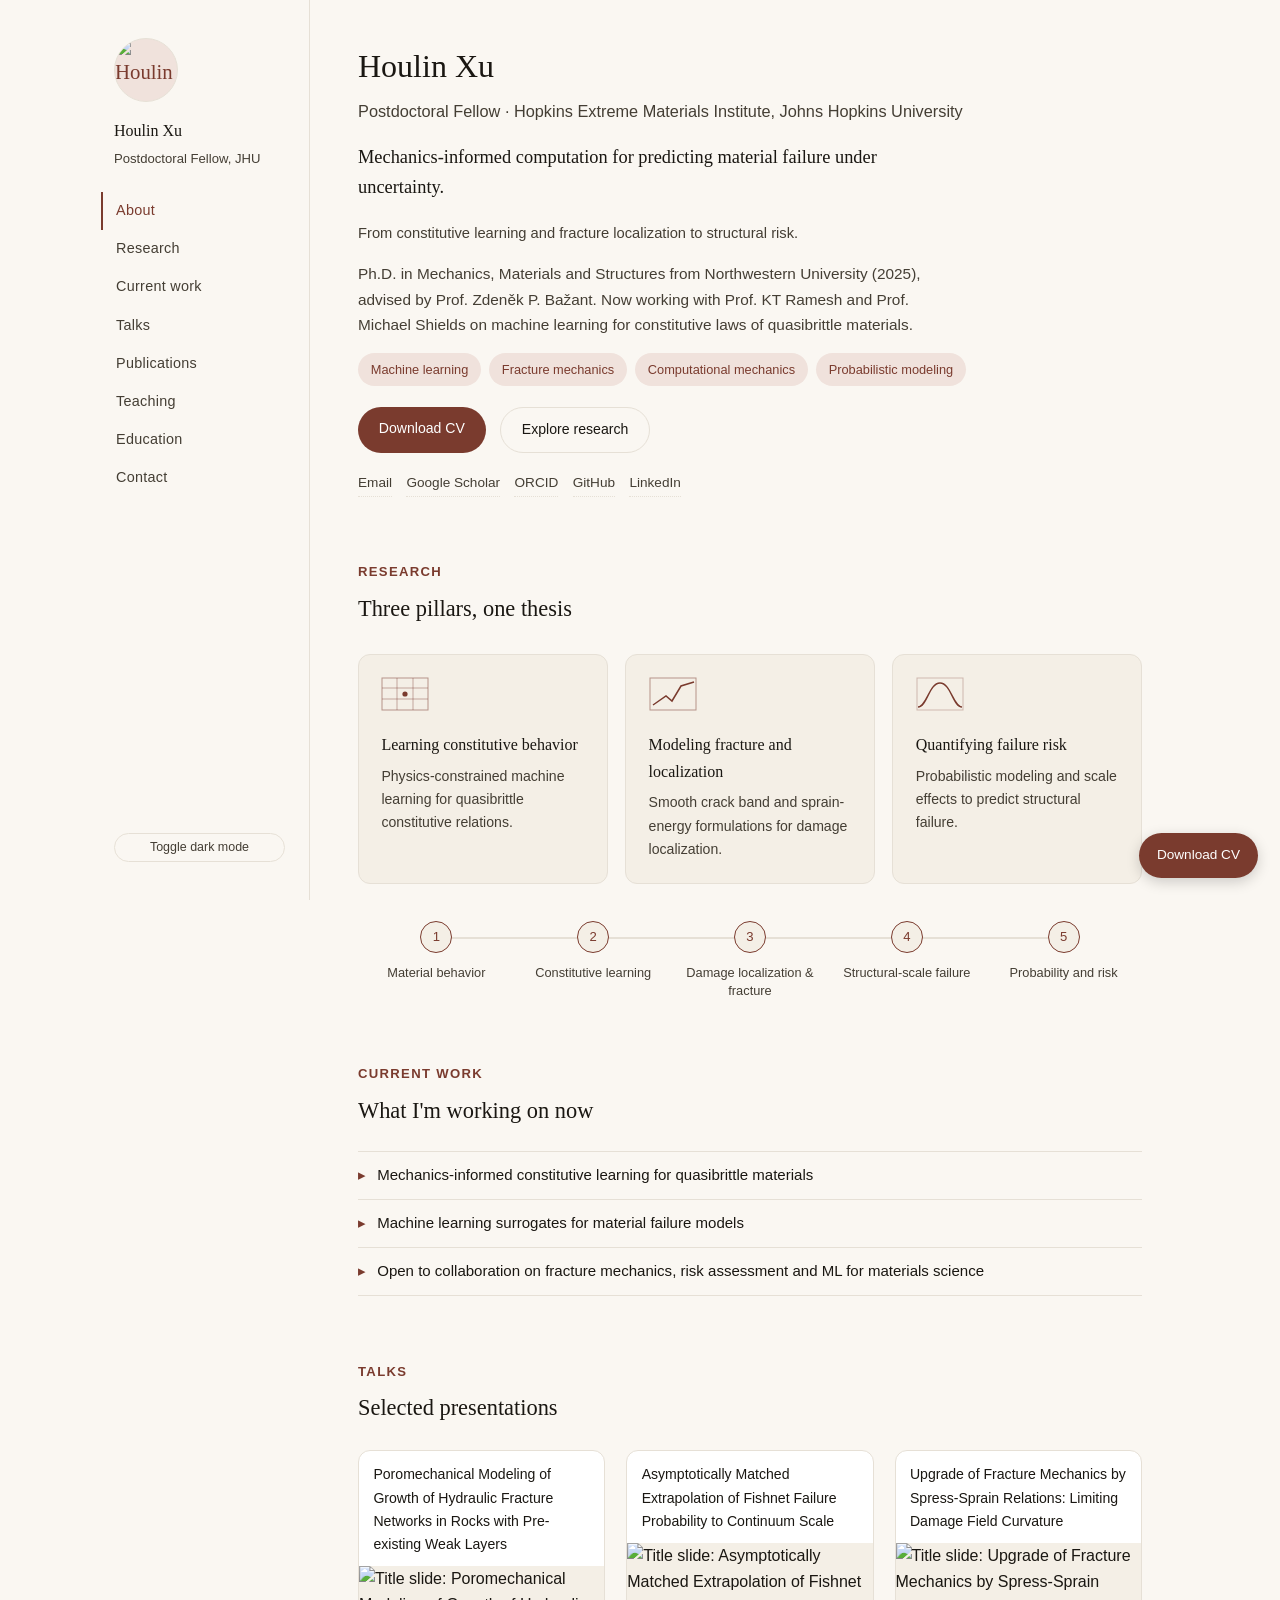
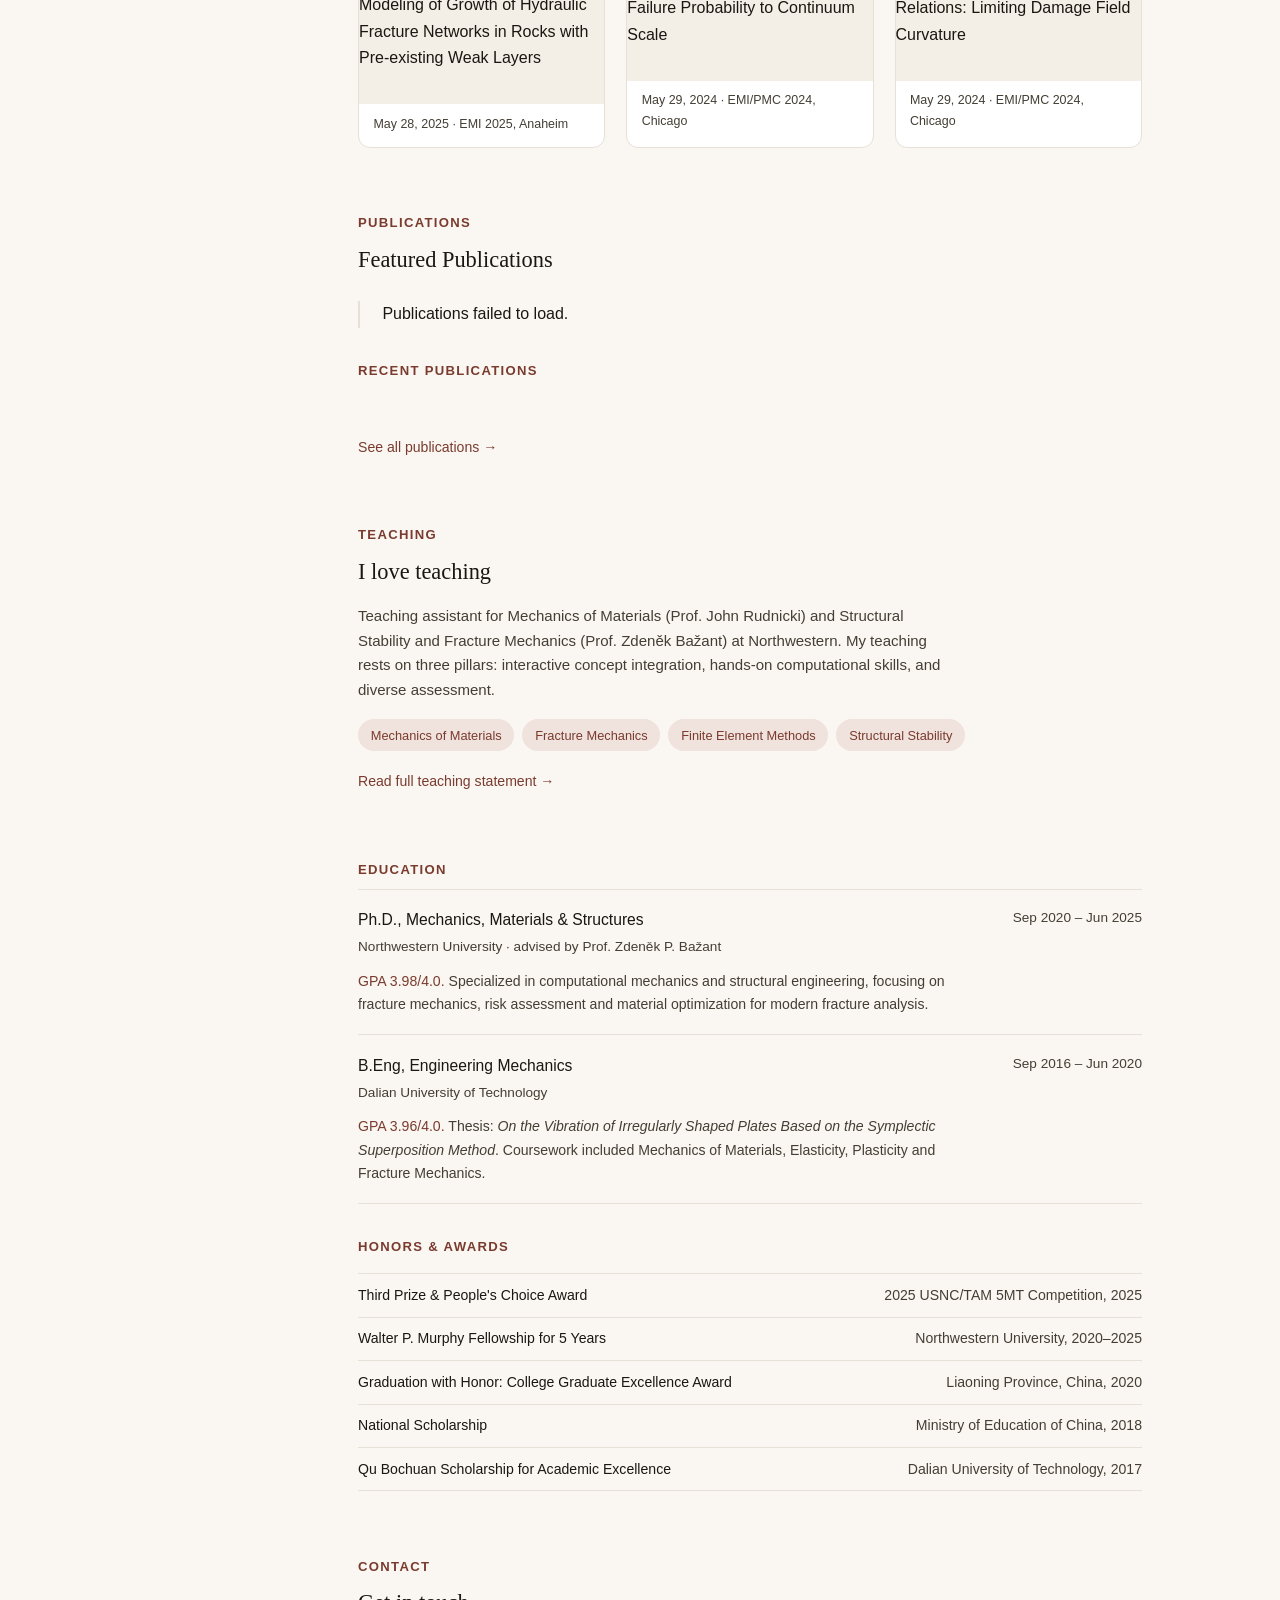
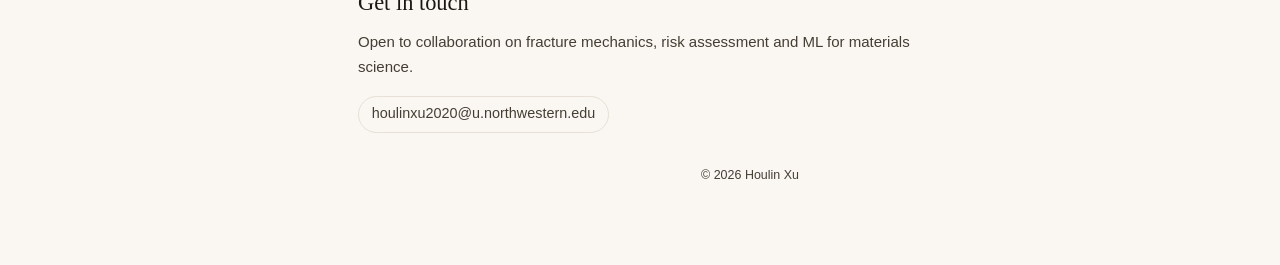
==== commit 4ee5a6f2: "Fix EMI 2025 talk location to Anaheim, CA" ====
--- a/site/index.html
+++ b/site/index.html
@@ -427,7 +427,7 @@
         <a class="talk-card pdf-link" data-pdf="/assets/slides/emi2025-hydraulic-fracture.pdf" href="/assets/slides/emi2025-hydraulic-fracture.pdf">
           <div class="talk-card-title">Poromechanical Modeling of Growth of Hydraulic Fracture Networks in Rocks with Pre-existing Weak Layers</div>
           <img class="talk-thumb" src="/assets/images/talks/emi2025-hydraulic-fracture.png" alt="Title slide: Poromechanical Modeling of Growth of Hydraulic Fracture Networks in Rocks with Pre-existing Weak Layers">
-          <div class="talk-card-meta">May 28, 2025 &middot; EMI 2025</div>
+          <div class="talk-card-meta">May 28, 2025 &middot; EMI 2025, Anaheim</div>
         </a>
 
         <a class="talk-card pdf-link" data-pdf="/assets/slides/emi2024-fishnet.pdf" href="/assets/slides/emi2024-fishnet.pdf">
@@ -660,5 +660,7 @@
 
 <script src="/assets/js/pdf-modal.js"></script>
 
+<!-- Cloudflare Web Analytics --><script type='module' src='https://static.cloudflareinsights.com/beacon.min.js' data-cf-beacon='{"token": "8d1ecc5662a549c7b78618cc7936a0af"}'></script><!-- End Cloudflare Web Analytics -->
+
 </body>
 </html>
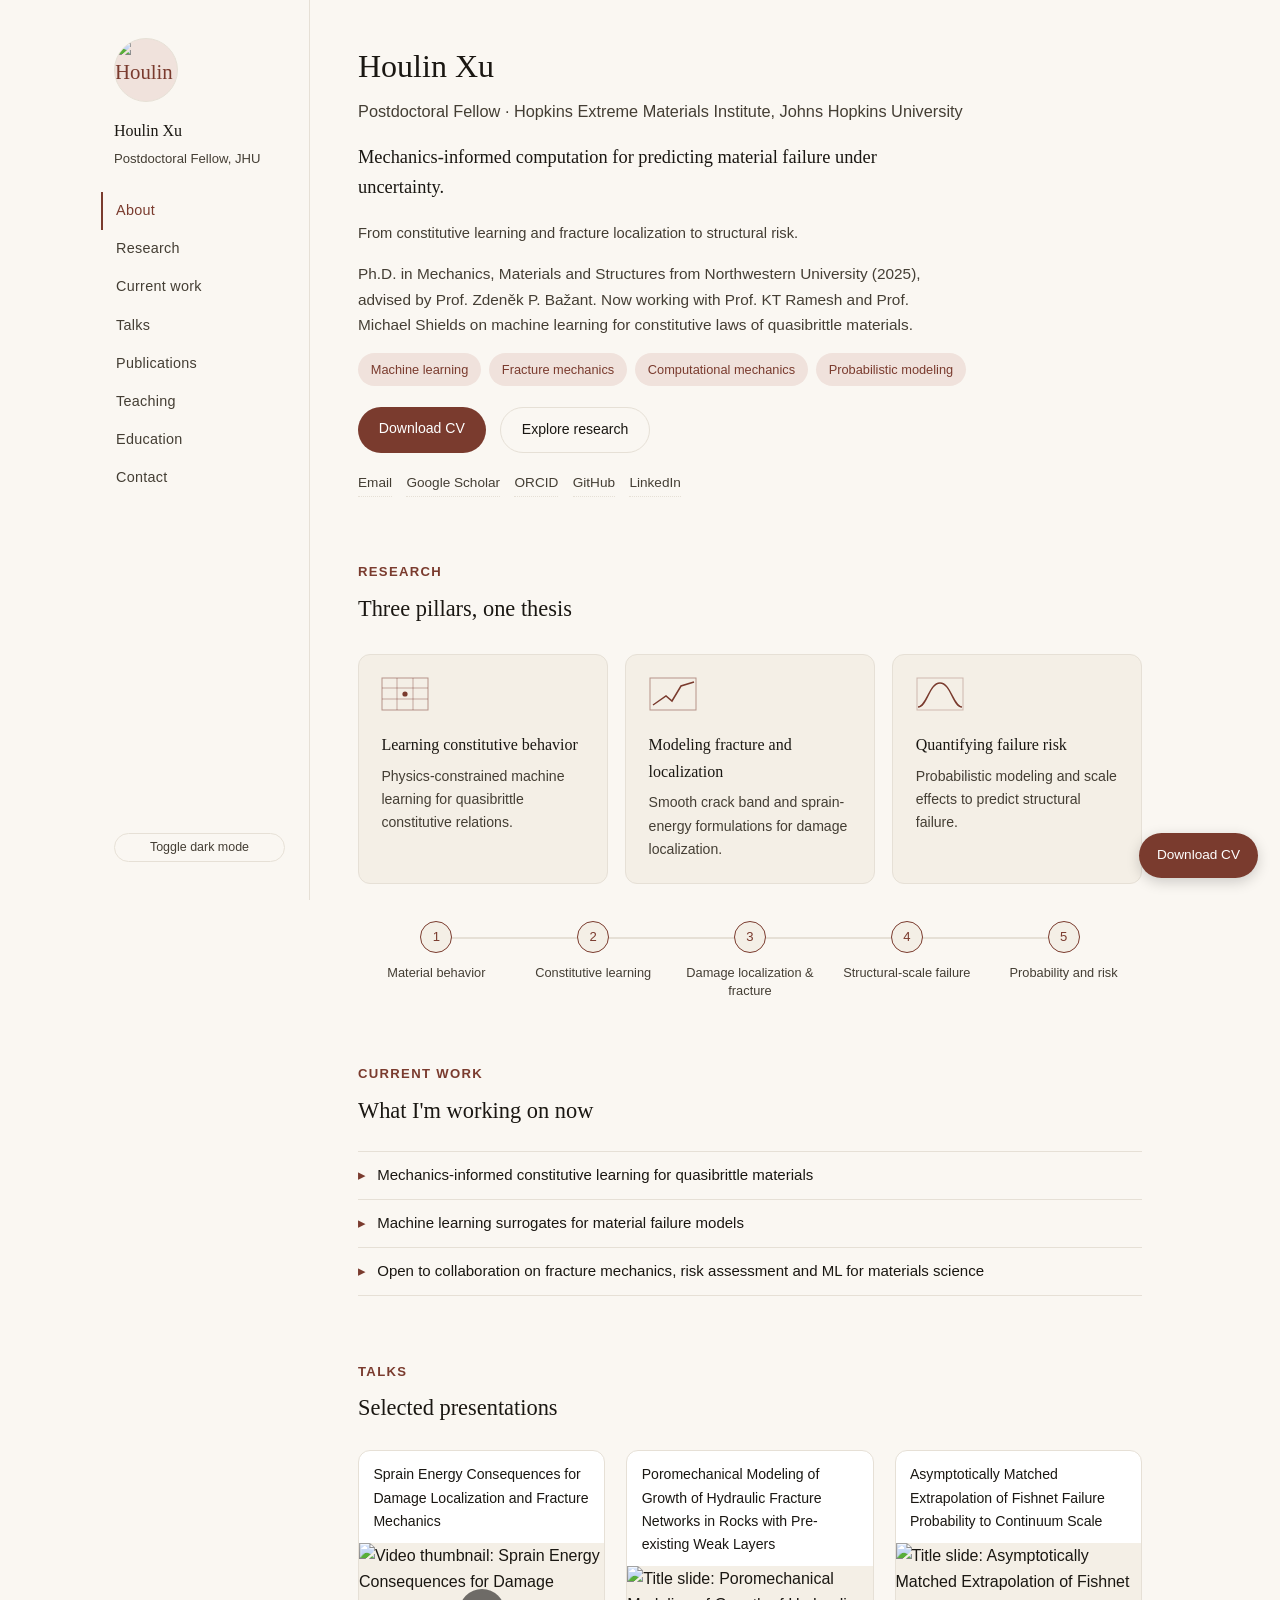
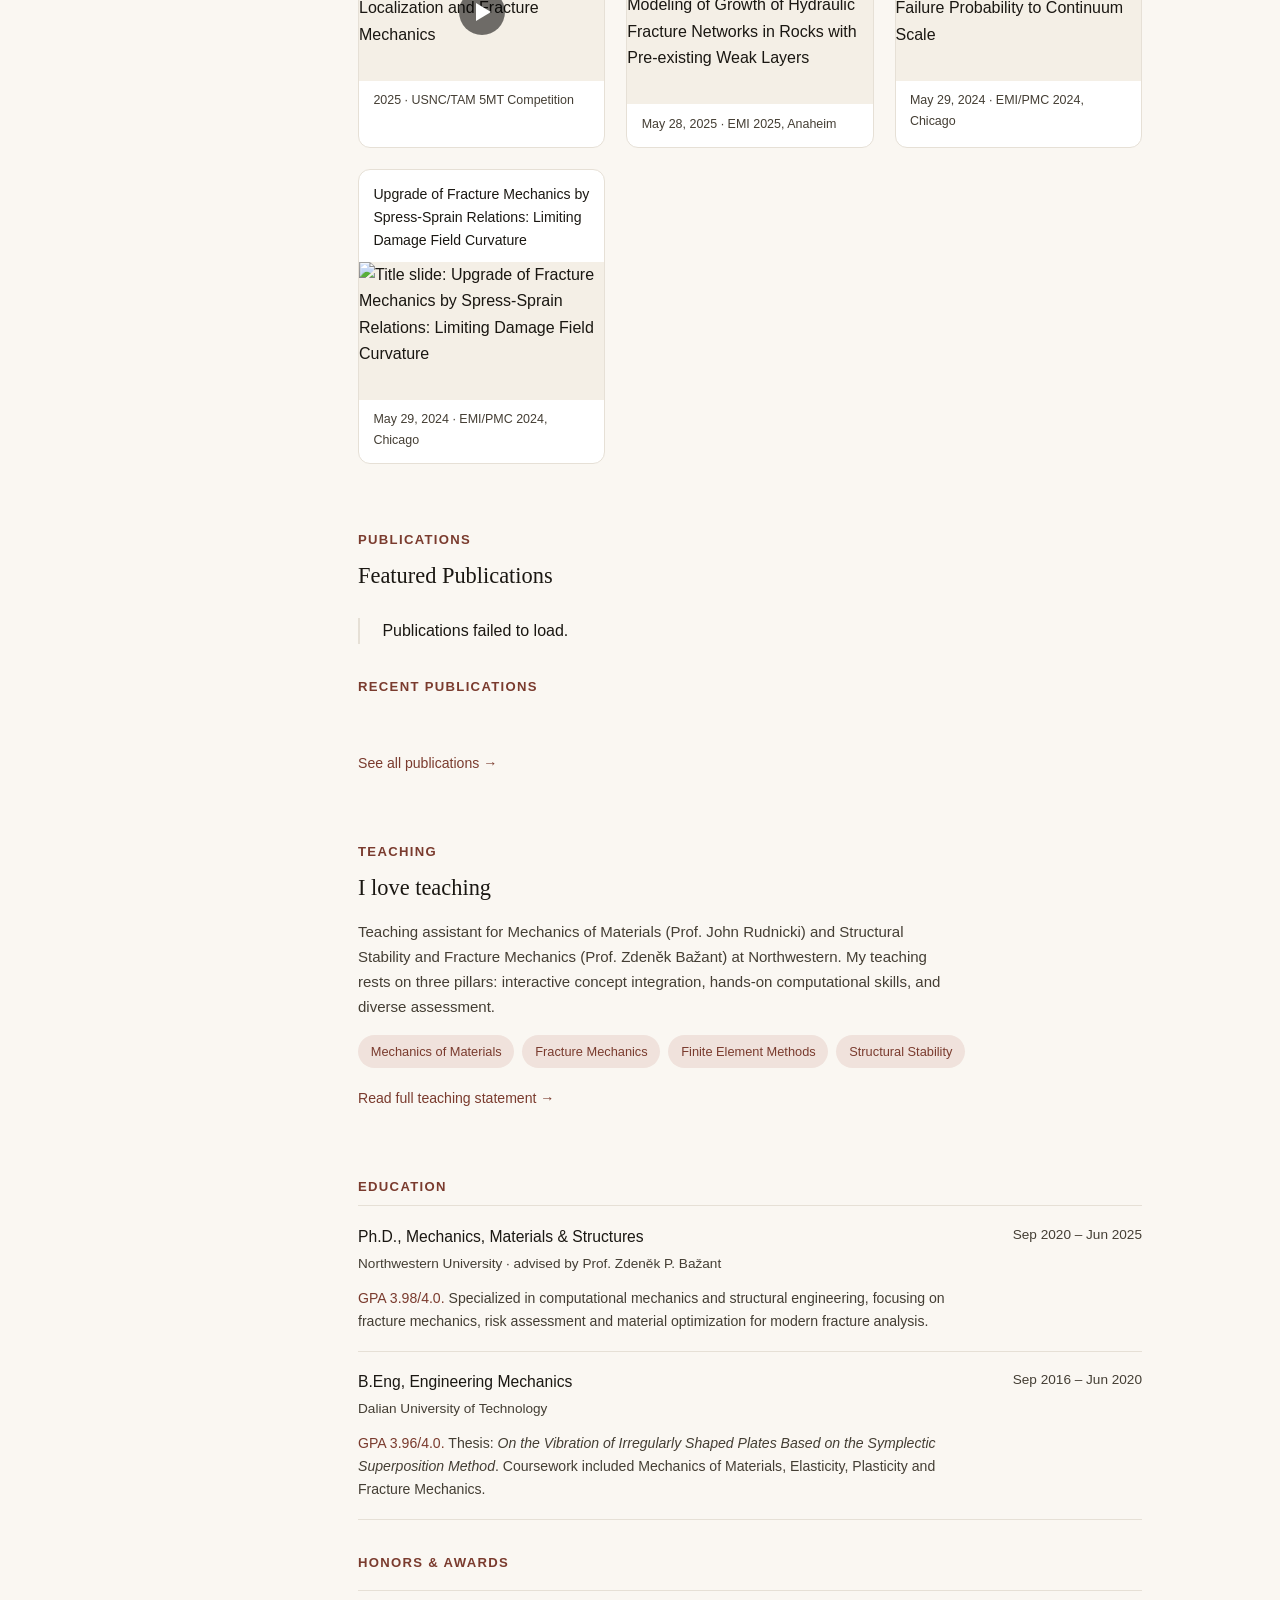
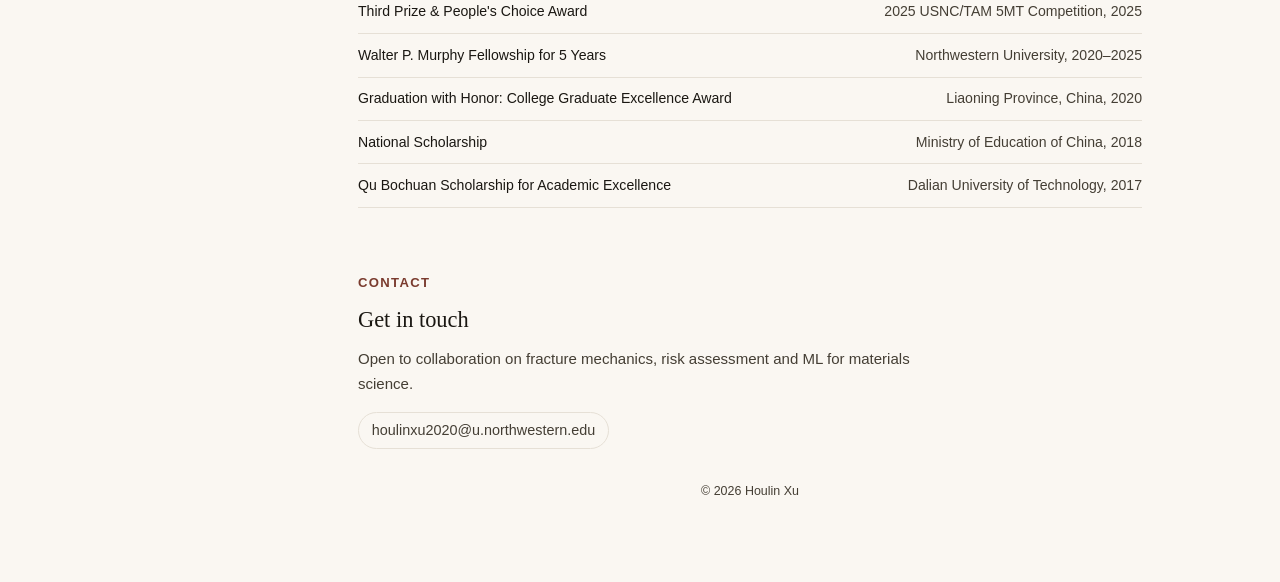
==== commit 487f8942: "Add video support to Talks section Generalizes pdf-modal.js to also handle class="video-link" cards " ====
--- a/site/index.html
+++ b/site/index.html
@@ -221,6 +221,17 @@
   .talk-card-title{ font-size:.88rem; font-weight:500; padding:.8rem .9rem .6rem; }
   .talk-thumb{ width:100%; aspect-ratio:16/9; object-fit:cover; display:block; background:var(--bg-card-alt); }
   .talk-card-meta{ font-size:.78rem; color:var(--ink-soft); padding:.6rem .9rem .8rem; }
+  /* play-button overlay, shown on video cards (.video-link) to distinguish
+     them from slide-deck cards at a glance */
+  .talk-thumb-wrap{ position:relative; }
+  .talk-play-icon{
+    position:absolute; inset:0; margin:auto; width:46px; height:46px; border-radius:50%;
+    background:rgba(0,0,0,.55); display:flex; align-items:center; justify-content:center;
+  }
+  .talk-play-icon::after{
+    content:''; width:0; height:0; margin-left:3px;
+    border-style:solid; border-width:9px 0 9px 15px; border-color:transparent transparent transparent #fff;
+  }
 
   /* publications as case studies, kept in a timeline rail */
   .timeline{ position:relative; margin-top:1.4rem; padding-left:1.4rem; border-left:2px solid var(--line); }
@@ -411,19 +422,28 @@
       </ul>
     </section>
 
-    <!-- ============ TALKS: conference presentation slides, as compact cards.
-         Hand-written for now (only a few talks). Each card is a single <a
-         class="pdf-link"> (from pdf-modal.js) showing a static first-slide
-         thumbnail (assets/images/talks/) as the "front page"; clicking it
-         opens the full deck (assets/slides/) in the same in-page PDF viewer
-         used for papers. If videos get added later, they can live in this
-         same grid as additional .talk-card tiles pointing at a video embed
-         instead of a PDF. ============ -->
+    <!-- ============ TALKS: presentation slides and videos, as compact cards.
+         Hand-written for now (only a few talks). Each card is a single <a>
+         (from pdf-modal.js) with a thumbnail as the "front page"; clicking
+         it opens the full deck/video in the same in-page viewer. Slide
+         cards use class="pdf-link" + data-pdf pointing at a PDF in
+         assets/slides/; video cards use class="video-link" + data-video
+         pointing at a YouTube "embed" URL (data-open holds the normal
+         watch URL, used for the "Open in new tab" link). ============ -->
     <section id="talks">
       <p class="kicker">Talks</p>
       <h2 style="font-size:1.4rem;">Selected presentations</h2>
 
       <div class="talk-grid">
+        <a class="talk-card video-link" data-video="https://www.youtube.com/embed/1qSnPS9jvpw" data-open="https://youtu.be/1qSnPS9jvpw" href="https://youtu.be/1qSnPS9jvpw" target="_blank" rel="noopener">
+          <div class="talk-card-title">Sprain Energy Consequences for Damage Localization and Fracture Mechanics</div>
+          <div class="talk-thumb-wrap">
+            <img class="talk-thumb" src="https://img.youtube.com/vi/1qSnPS9jvpw/hqdefault.jpg" alt="Video thumbnail: Sprain Energy Consequences for Damage Localization and Fracture Mechanics">
+            <span class="talk-play-icon" aria-hidden="true"></span>
+          </div>
+          <div class="talk-card-meta">2025 &middot; USNC/TAM 5MT Competition</div>
+        </a>
+
         <a class="talk-card pdf-link" data-pdf="/assets/slides/emi2025-hydraulic-fracture.pdf" href="/assets/slides/emi2025-hydraulic-fracture.pdf">
           <div class="talk-card-title">Poromechanical Modeling of Growth of Hydraulic Fracture Networks in Rocks with Pre-existing Weak Layers</div>
           <img class="talk-thumb" src="/assets/images/talks/emi2025-hydraulic-fracture.png" alt="Title slide: Poromechanical Modeling of Growth of Hydraulic Fracture Networks in Rocks with Pre-existing Weak Layers">
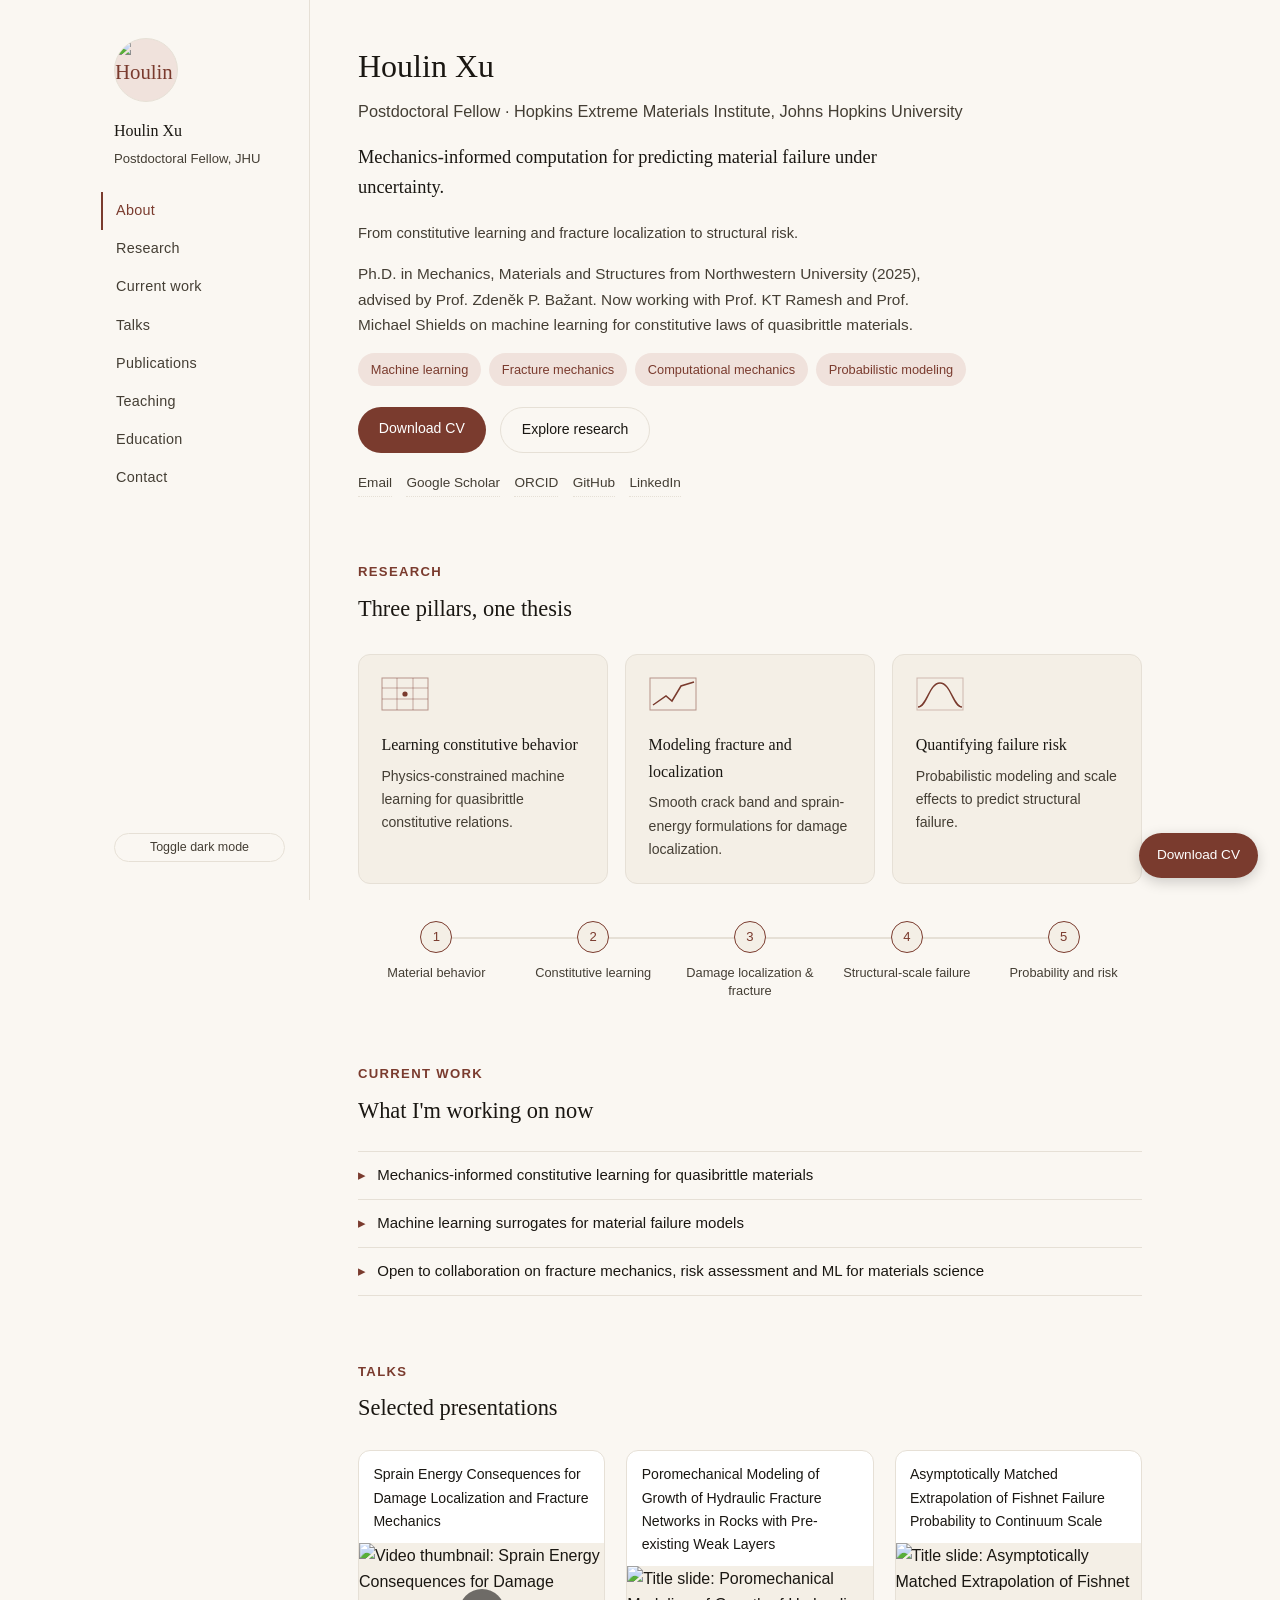
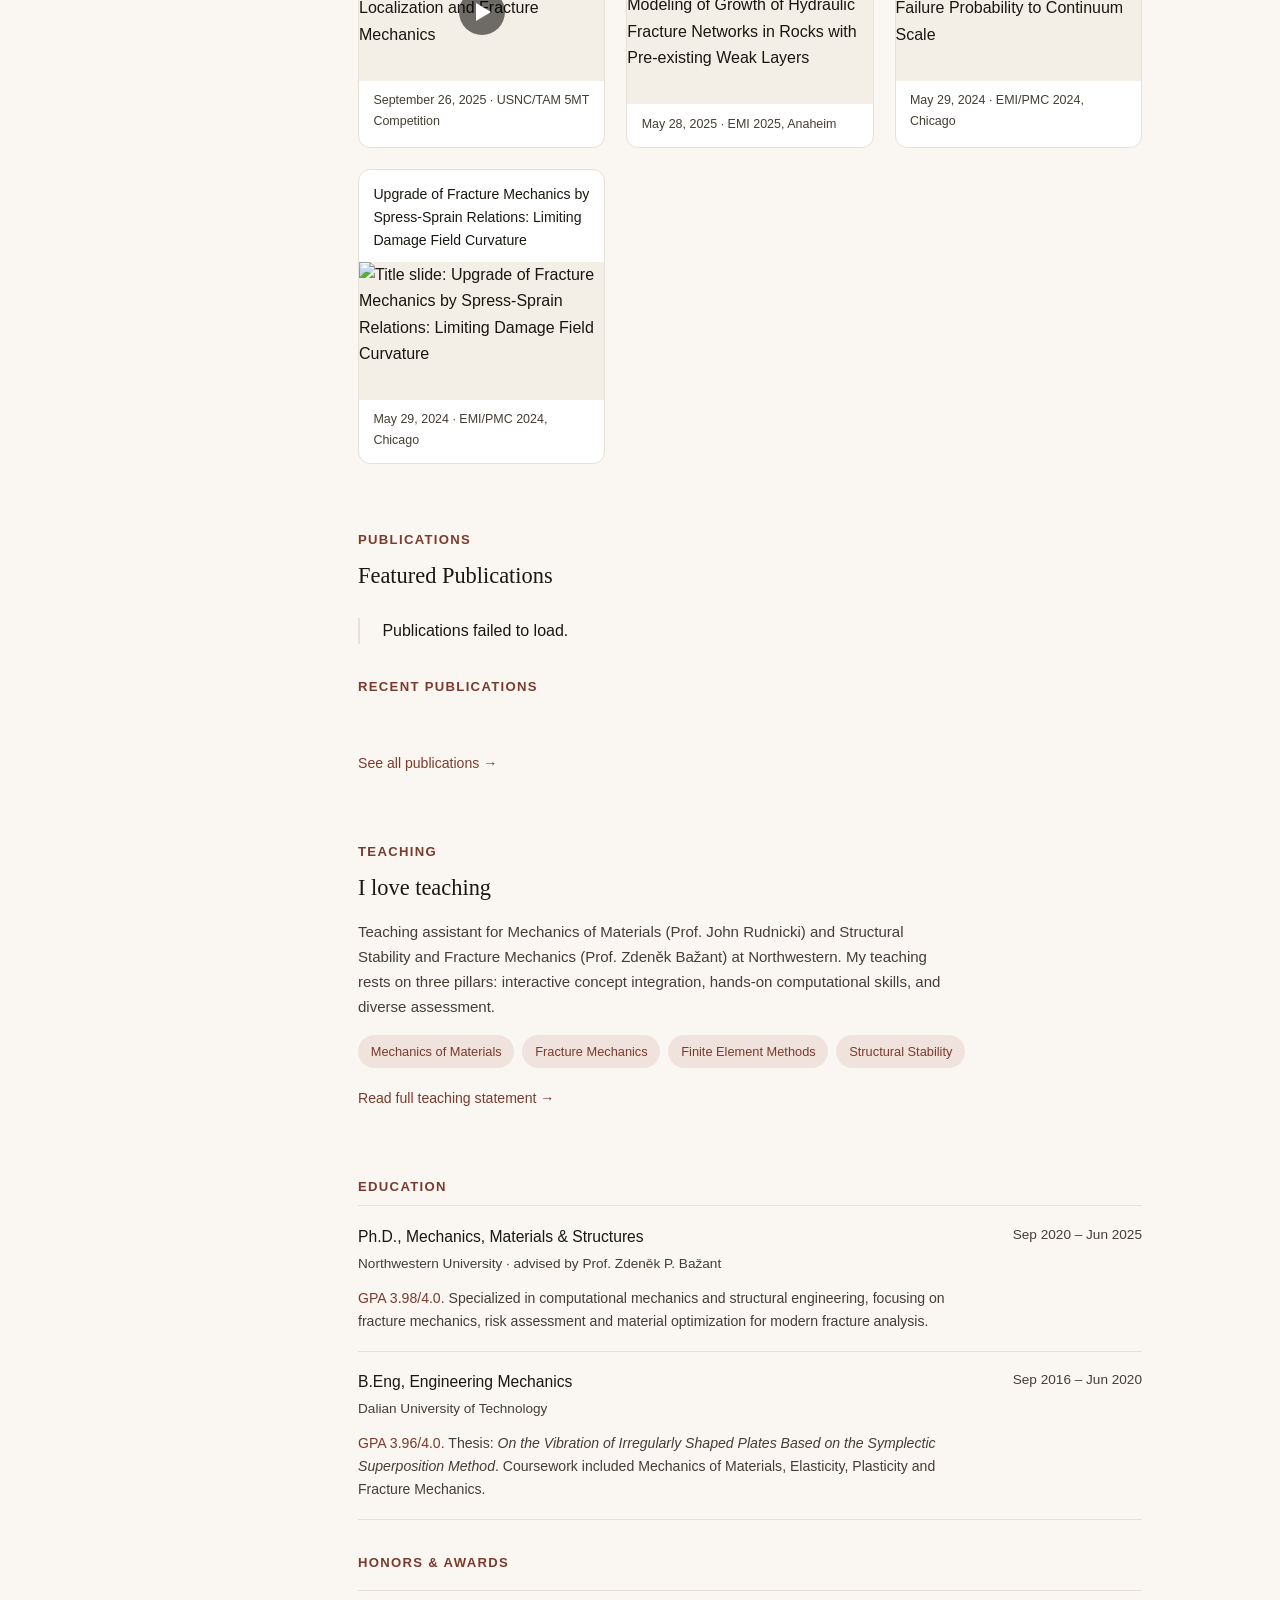
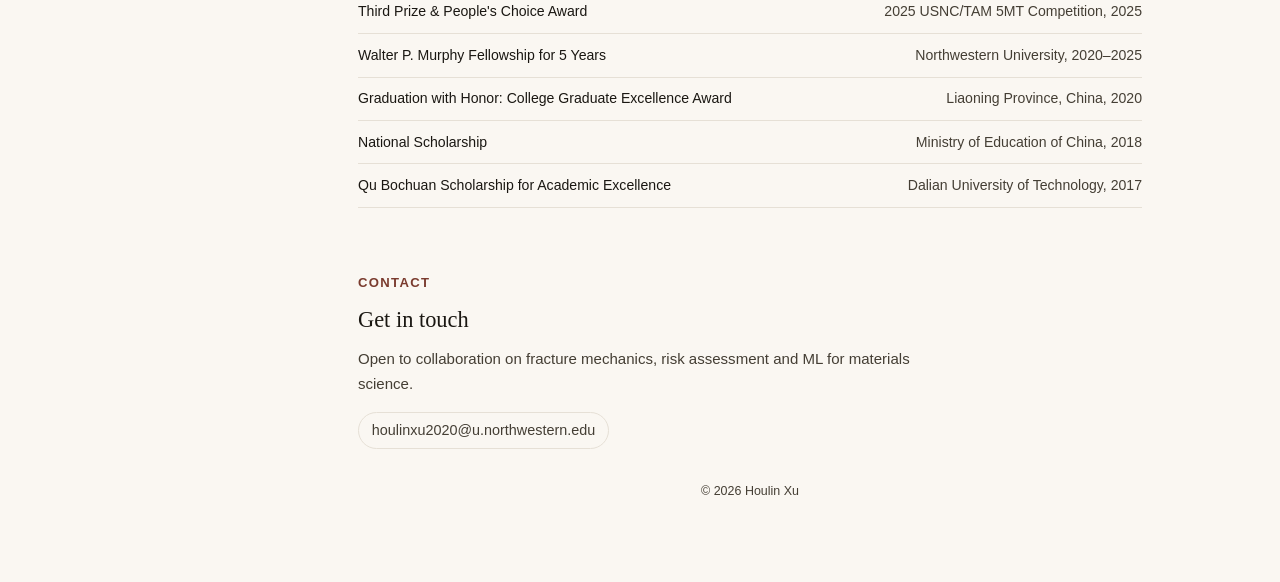
==== commit f8526b36: "Fix USNC/TAM 5MT talk date to September 26, 2025" ====
--- a/site/index.html
+++ b/site/index.html
@@ -441,7 +441,7 @@
             <img class="talk-thumb" src="https://img.youtube.com/vi/1qSnPS9jvpw/hqdefault.jpg" alt="Video thumbnail: Sprain Energy Consequences for Damage Localization and Fracture Mechanics">
             <span class="talk-play-icon" aria-hidden="true"></span>
           </div>
-          <div class="talk-card-meta">2025 &middot; USNC/TAM 5MT Competition</div>
+          <div class="talk-card-meta">September 26, 2025 &middot; USNC/TAM 5MT Competition</div>
         </a>
 
         <a class="talk-card pdf-link" data-pdf="/assets/slides/emi2025-hydraulic-fracture.pdf" href="/assets/slides/emi2025-hydraulic-fracture.pdf">
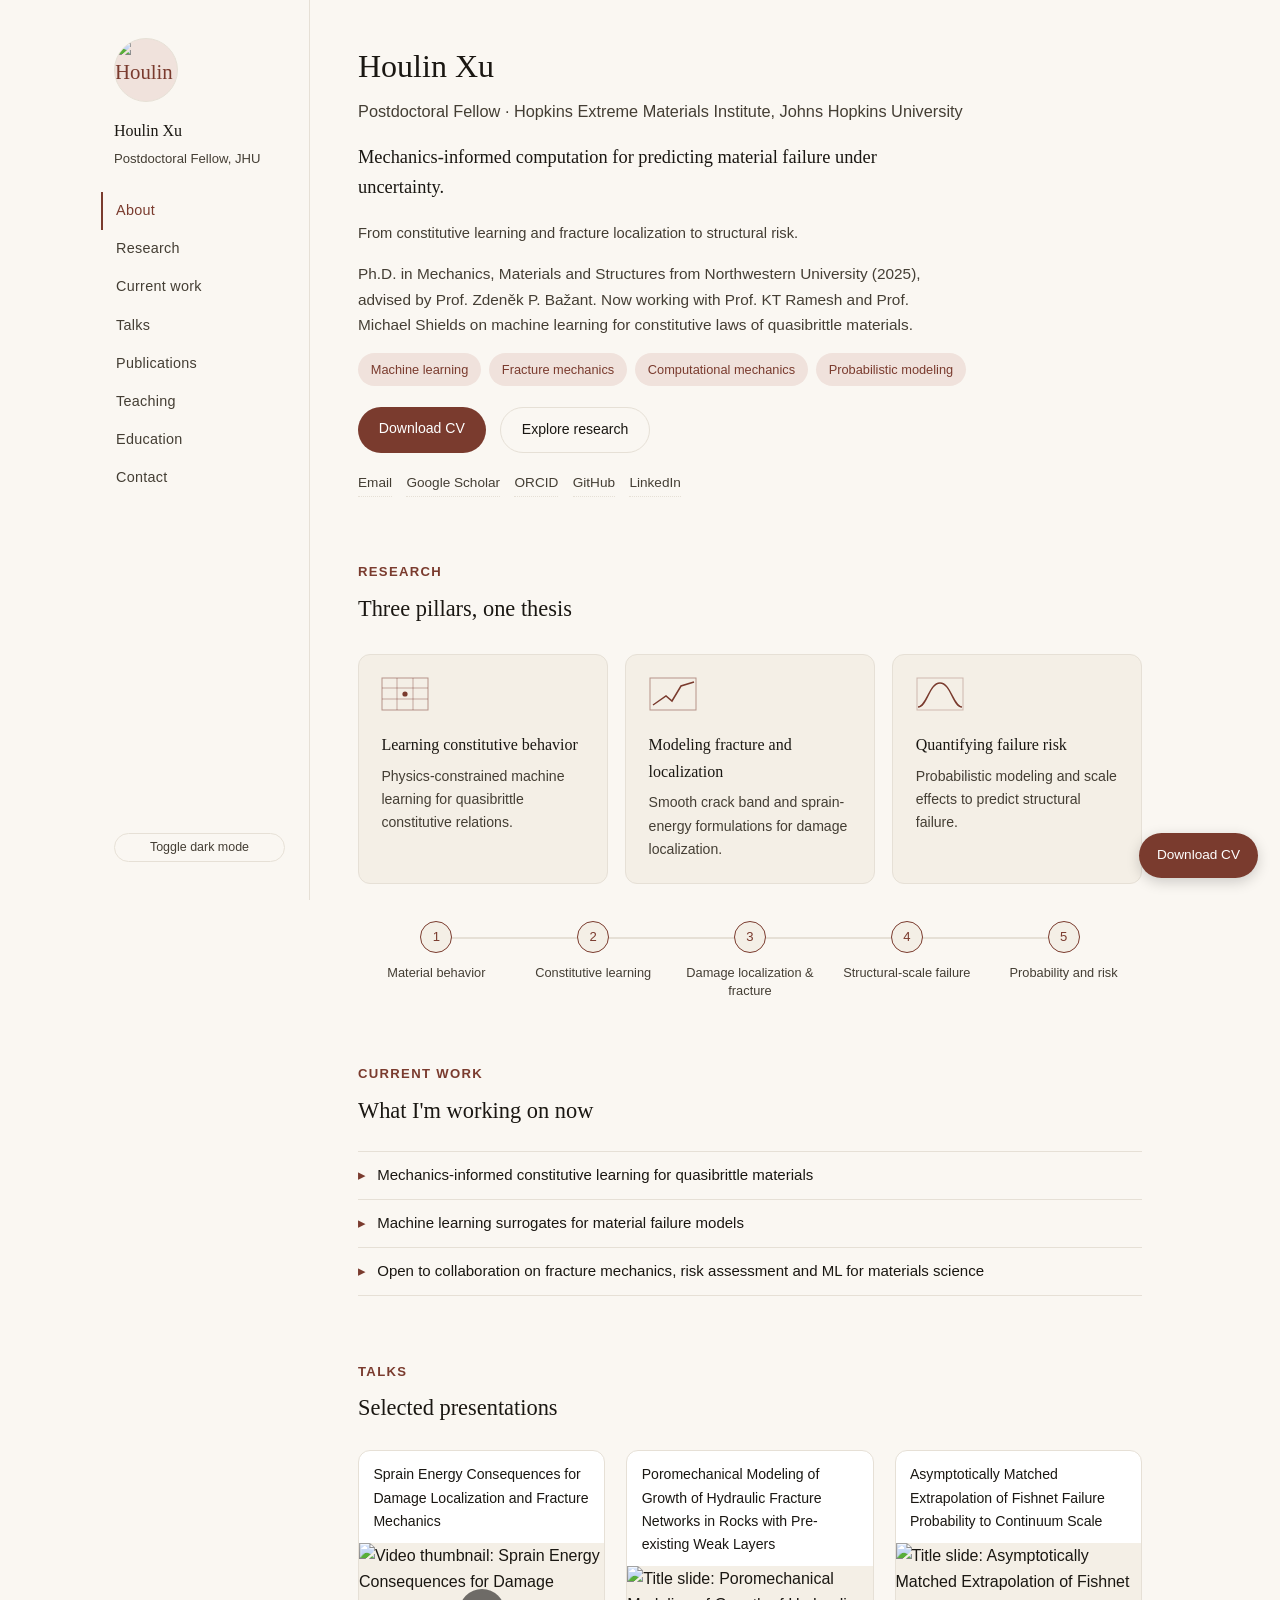
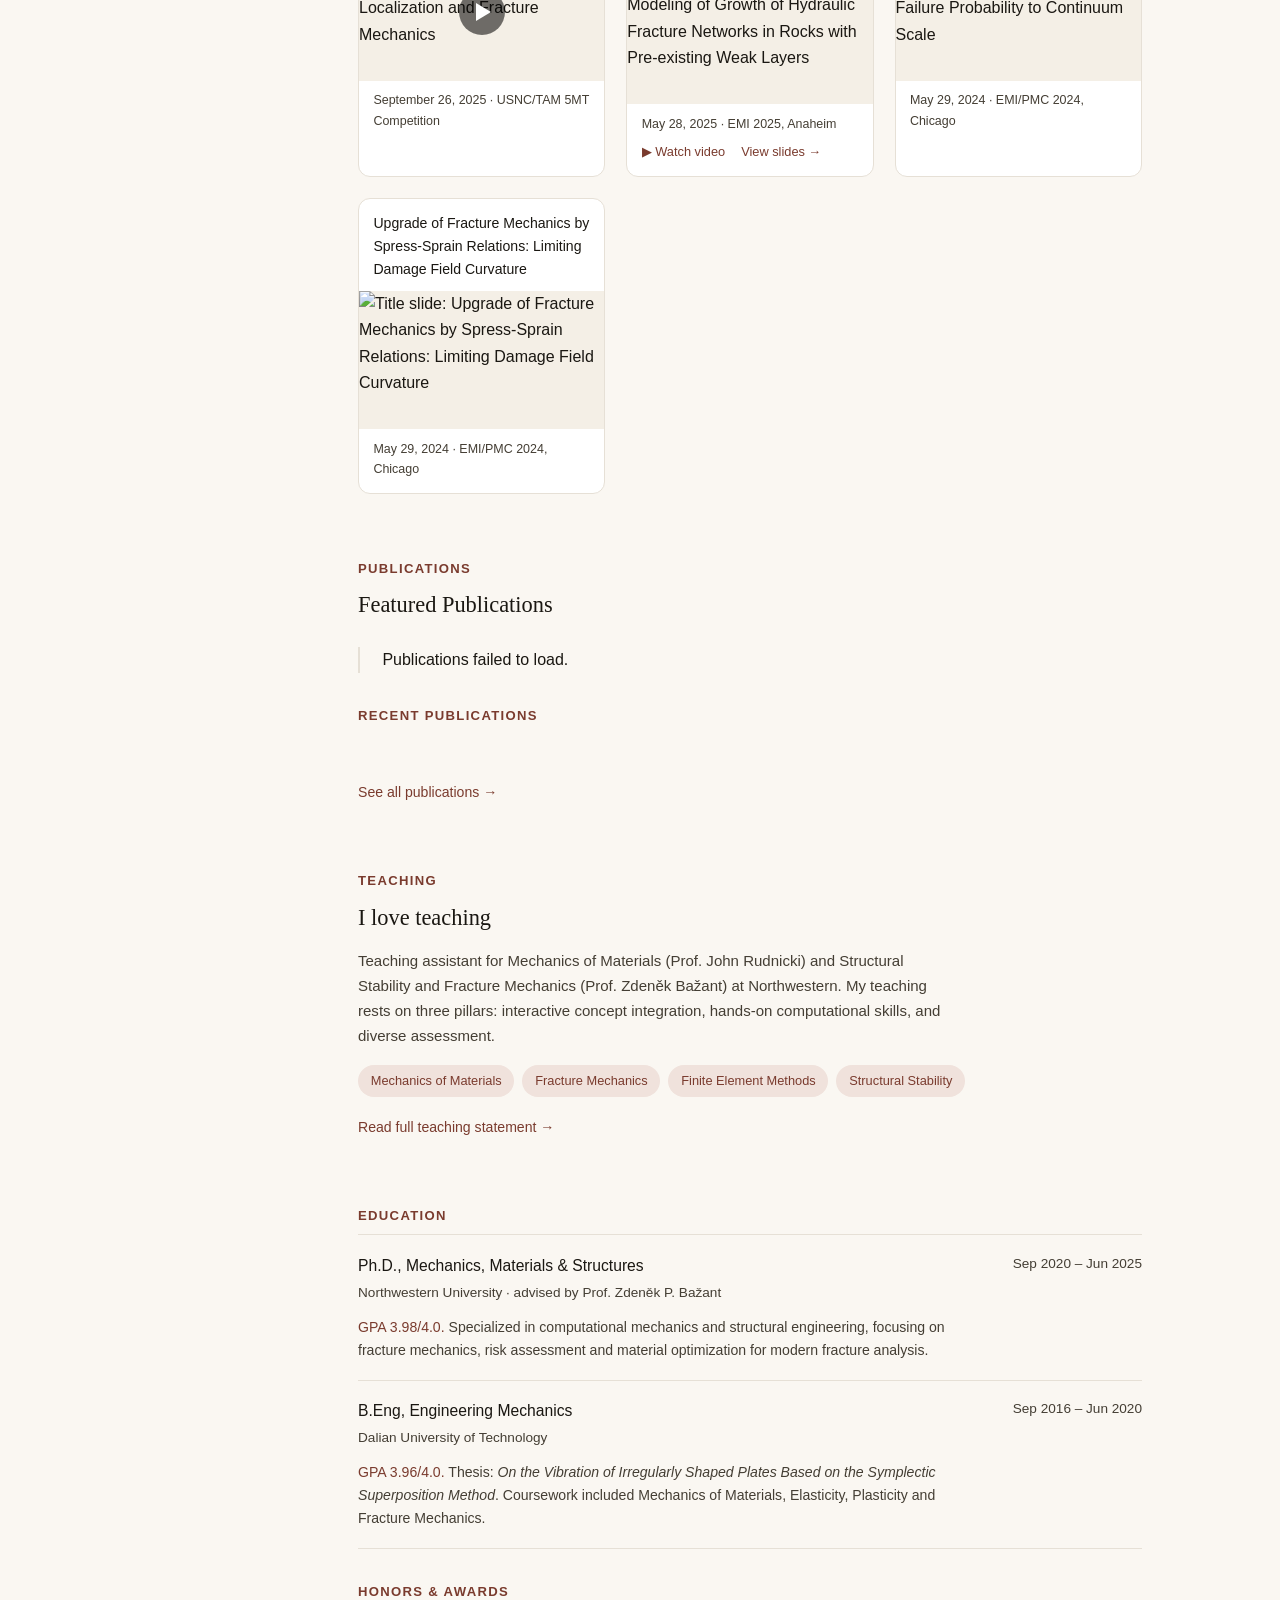
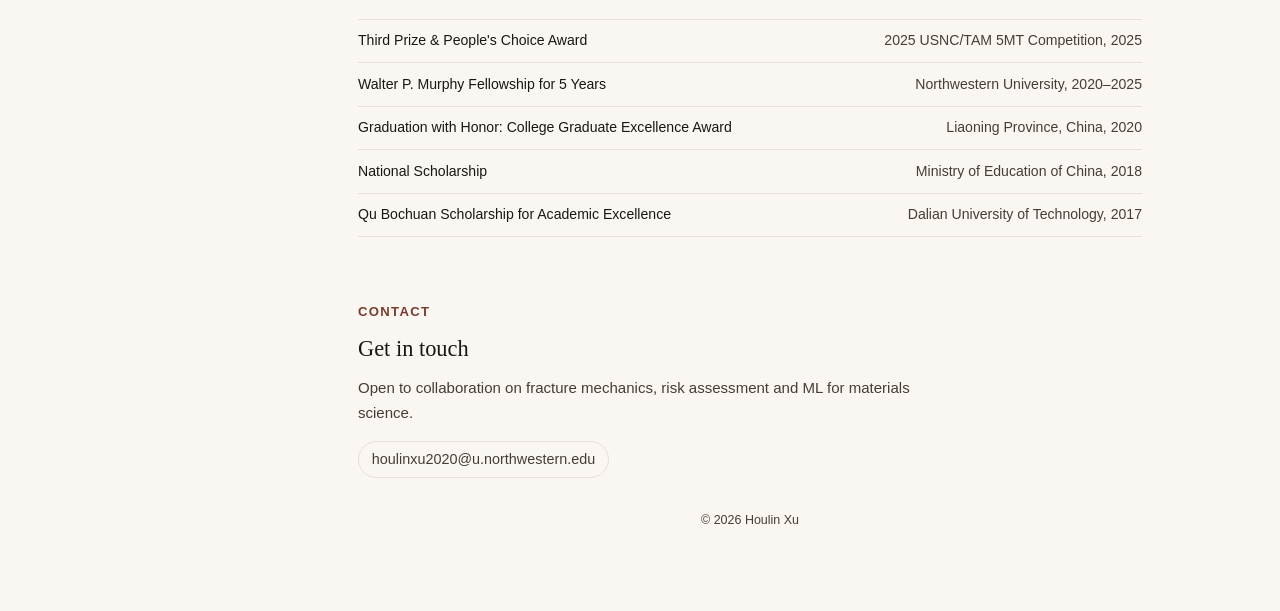
==== commit 9b5fdc57: "Give the hydraulic fracture talk both a video and slides link That talk now has both a recording (un" ====
--- a/site/index.html
+++ b/site/index.html
@@ -5,7 +5,7 @@
 <meta name="viewport" content="width=device-width, initial-scale=1.0">
 <meta name="description" content="Houlin Xu, Postdoctoral Fellow at Johns Hopkins University. Mechanics-informed computation for predicting material failure under uncertainty.">
 <title>Houlin Xu</title>
-<link rel="icon" href="data:image/svg+xml,%3Csvg xmlns='http://www.w3.org/2000/svg' viewBox='0 0 32 32'%3E%3Crect width='32' height='32' rx='6' fill='%237a3b2e'/%3E%3Ctext x='16' y='22' font-family='Georgia,serif' font-size='16' fill='%23faf7f2' text-anchor='middle'%3EHX%3C/text%3E%3C/svg%3E">
+<link rel="icon" type="image/png" href="/assets/favicon.png">
 <link rel="stylesheet" href="/assets/css/pdf-modal.css">
 <style>
   /* ============================================================
@@ -221,6 +221,9 @@
   .talk-card-title{ font-size:.88rem; font-weight:500; padding:.8rem .9rem .6rem; }
   .talk-thumb{ width:100%; aspect-ratio:16/9; object-fit:cover; display:block; background:var(--bg-card-alt); }
   .talk-card-meta{ font-size:.78rem; color:var(--ink-soft); padding:.6rem .9rem .8rem; }
+  /* for talks that have both a video and a slide deck: two explicit action
+     links instead of the whole card being one destination */
+  .talk-card-links{ display:flex; gap:1rem; font-size:.8rem; padding:0 .9rem .9rem; margin-top:-.4rem; }
   /* play-button overlay, shown on video cards (.video-link) to distinguish
      them from slide-deck cards at a glance */
   .talk-thumb-wrap{ position:relative; }
@@ -444,11 +447,15 @@
           <div class="talk-card-meta">September 26, 2025 &middot; USNC/TAM 5MT Competition</div>
         </a>
 
-        <a class="talk-card pdf-link" data-pdf="/assets/slides/emi2025-hydraulic-fracture.pdf" href="/assets/slides/emi2025-hydraulic-fracture.pdf">
+        <div class="talk-card">
           <div class="talk-card-title">Poromechanical Modeling of Growth of Hydraulic Fracture Networks in Rocks with Pre-existing Weak Layers</div>
           <img class="talk-thumb" src="/assets/images/talks/emi2025-hydraulic-fracture.png" alt="Title slide: Poromechanical Modeling of Growth of Hydraulic Fracture Networks in Rocks with Pre-existing Weak Layers">
           <div class="talk-card-meta">May 28, 2025 &middot; EMI 2025, Anaheim</div>
-        </a>
+          <div class="talk-card-links">
+            <a class="video-link" data-video="https://www.youtube.com/embed/sqQ4KswOdpo" data-open="https://youtu.be/sqQ4KswOdpo" href="https://youtu.be/sqQ4KswOdpo" target="_blank" rel="noopener">&#9654; Watch video</a>
+            <a class="pdf-link" data-pdf="/assets/slides/emi2025-hydraulic-fracture.pdf" href="/assets/slides/emi2025-hydraulic-fracture.pdf">View slides &rarr;</a>
+          </div>
+        </div>
 
         <a class="talk-card pdf-link" data-pdf="/assets/slides/emi2024-fishnet.pdf" href="/assets/slides/emi2024-fishnet.pdf">
           <div class="talk-card-title">Asymptotically Matched Extrapolation of Fishnet Failure Probability to Continuum Scale</div>
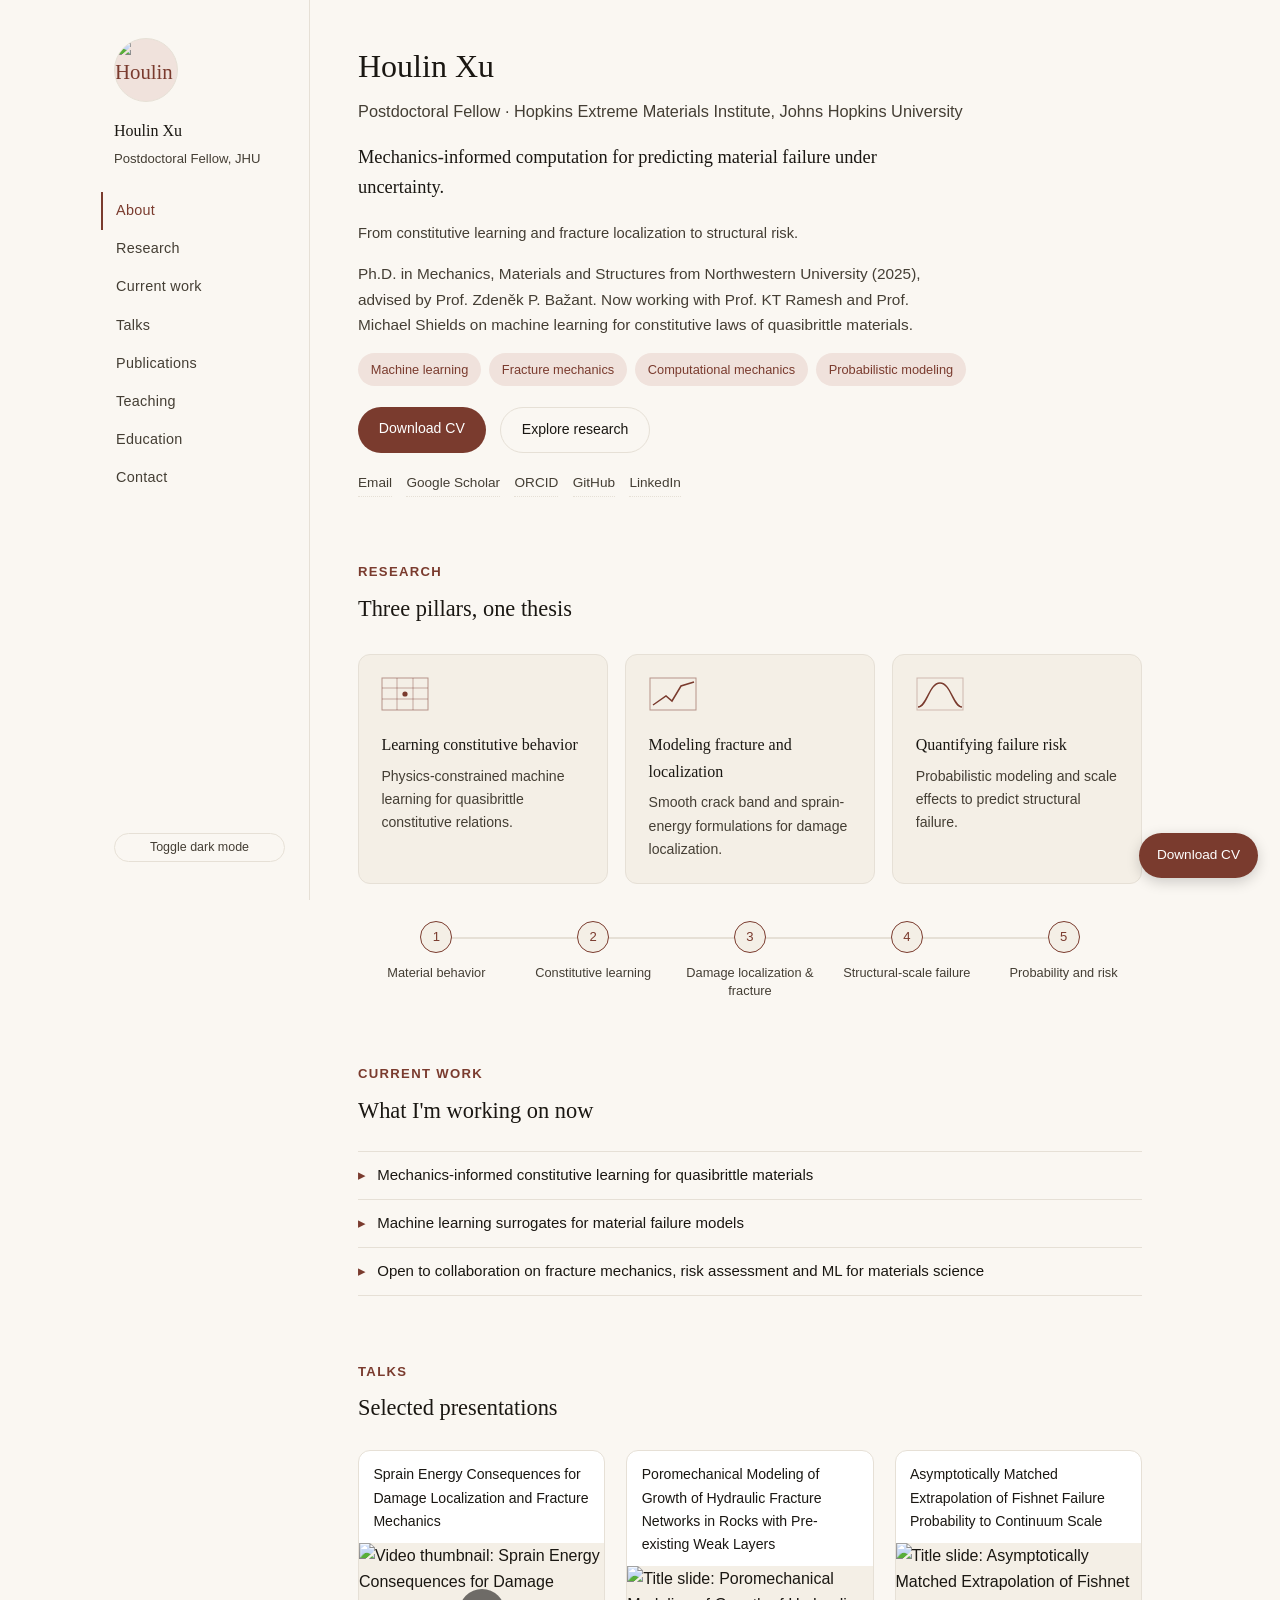
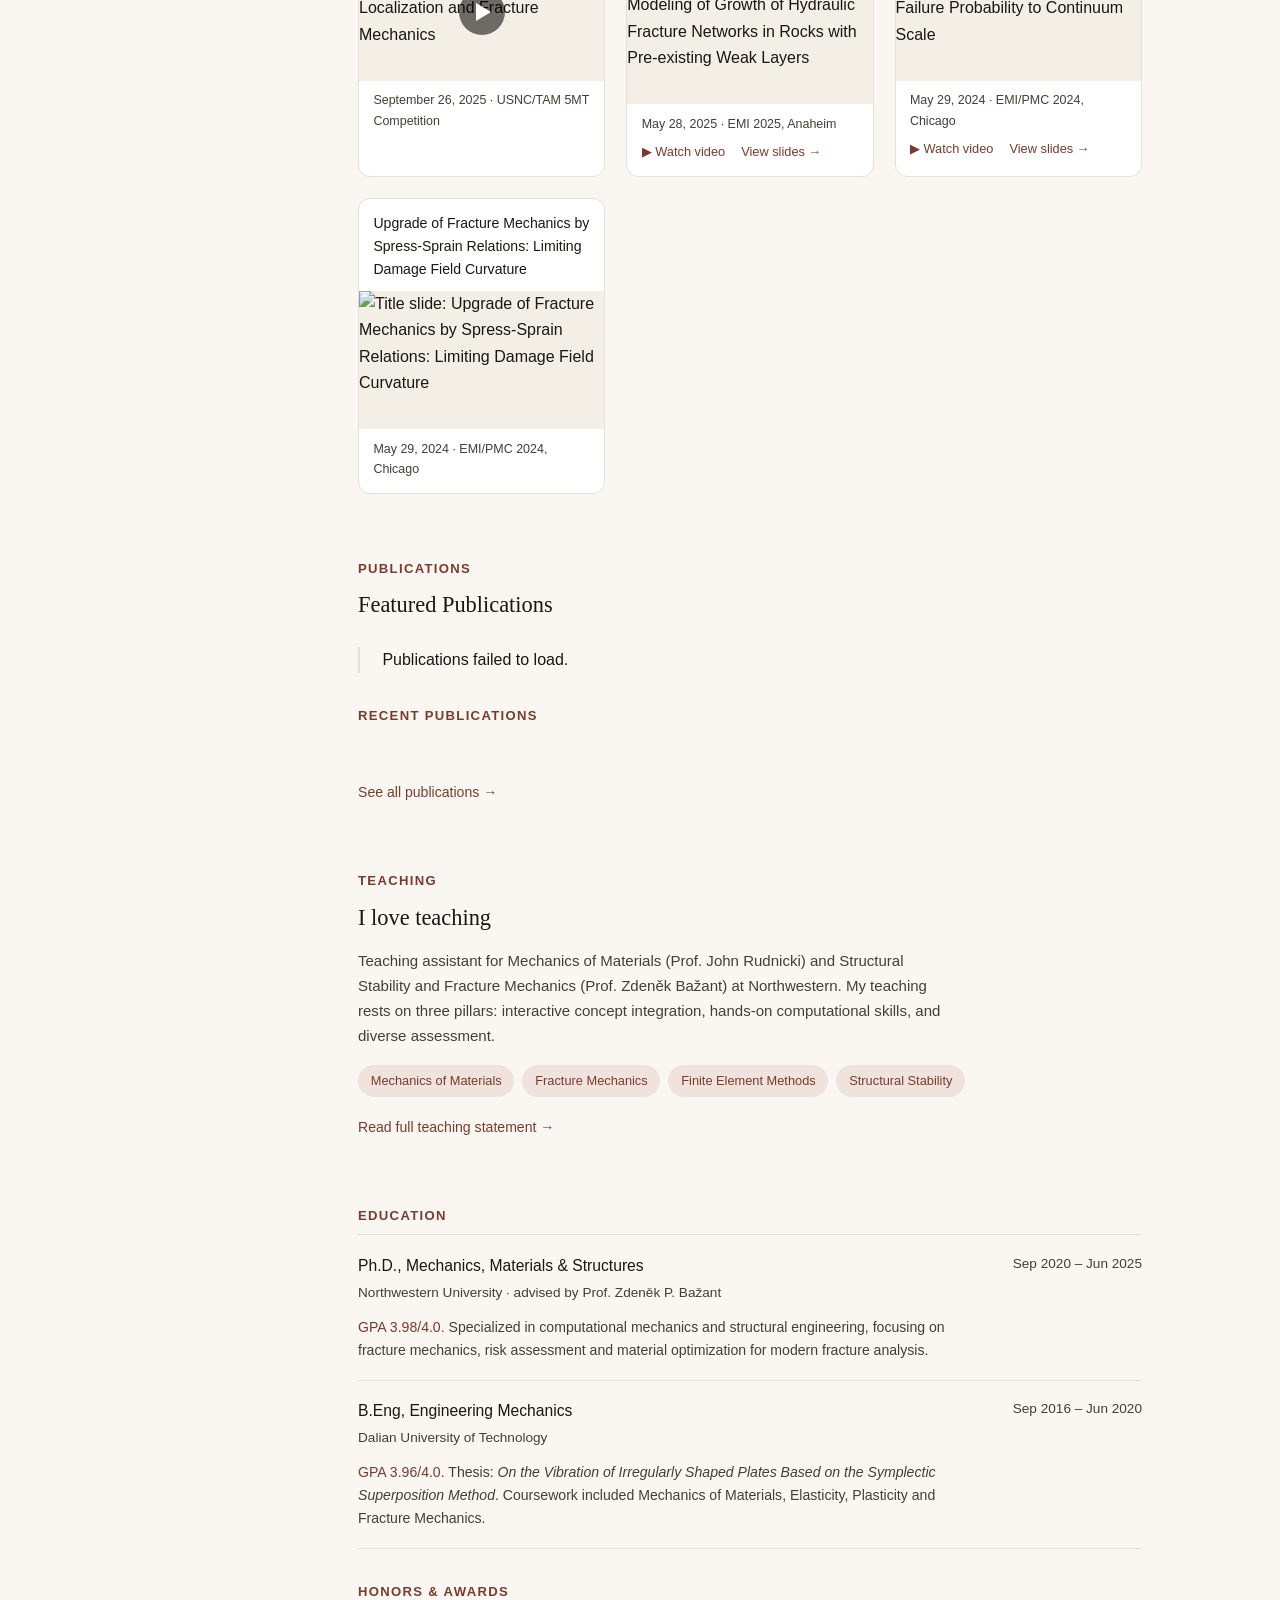
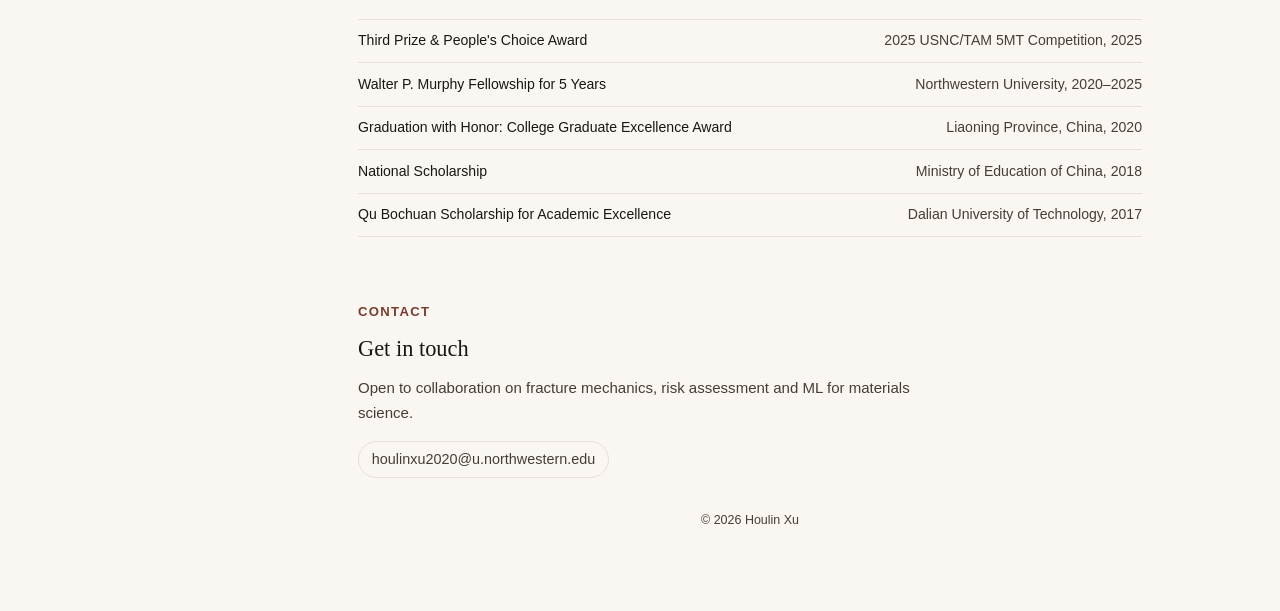
==== commit 665c4d88: "Add video link to the fishnet failure probability talk" ====
--- a/site/index.html
+++ b/site/index.html
@@ -457,11 +457,15 @@
           </div>
         </div>
 
-        <a class="talk-card pdf-link" data-pdf="/assets/slides/emi2024-fishnet.pdf" href="/assets/slides/emi2024-fishnet.pdf">
+        <div class="talk-card">
           <div class="talk-card-title">Asymptotically Matched Extrapolation of Fishnet Failure Probability to Continuum Scale</div>
           <img class="talk-thumb" src="/assets/images/talks/emi2024-fishnet.png" alt="Title slide: Asymptotically Matched Extrapolation of Fishnet Failure Probability to Continuum Scale">
           <div class="talk-card-meta">May 29, 2024 &middot; EMI/PMC 2024, Chicago</div>
-        </a>
+          <div class="talk-card-links">
+            <a class="video-link" data-video="https://www.youtube.com/embed/mJaG3kNQbqU" data-open="https://youtu.be/mJaG3kNQbqU" href="https://youtu.be/mJaG3kNQbqU" target="_blank" rel="noopener">&#9654; Watch video</a>
+            <a class="pdf-link" data-pdf="/assets/slides/emi2024-fishnet.pdf" href="/assets/slides/emi2024-fishnet.pdf">View slides &rarr;</a>
+          </div>
+        </div>
 
         <a class="talk-card pdf-link" data-pdf="/assets/slides/emi2024-slcbm.pdf" href="/assets/slides/emi2024-slcbm.pdf">
           <div class="talk-card-title">Upgrade of Fracture Mechanics by Spress-Sprain Relations: Limiting Damage Field Curvature</div>
